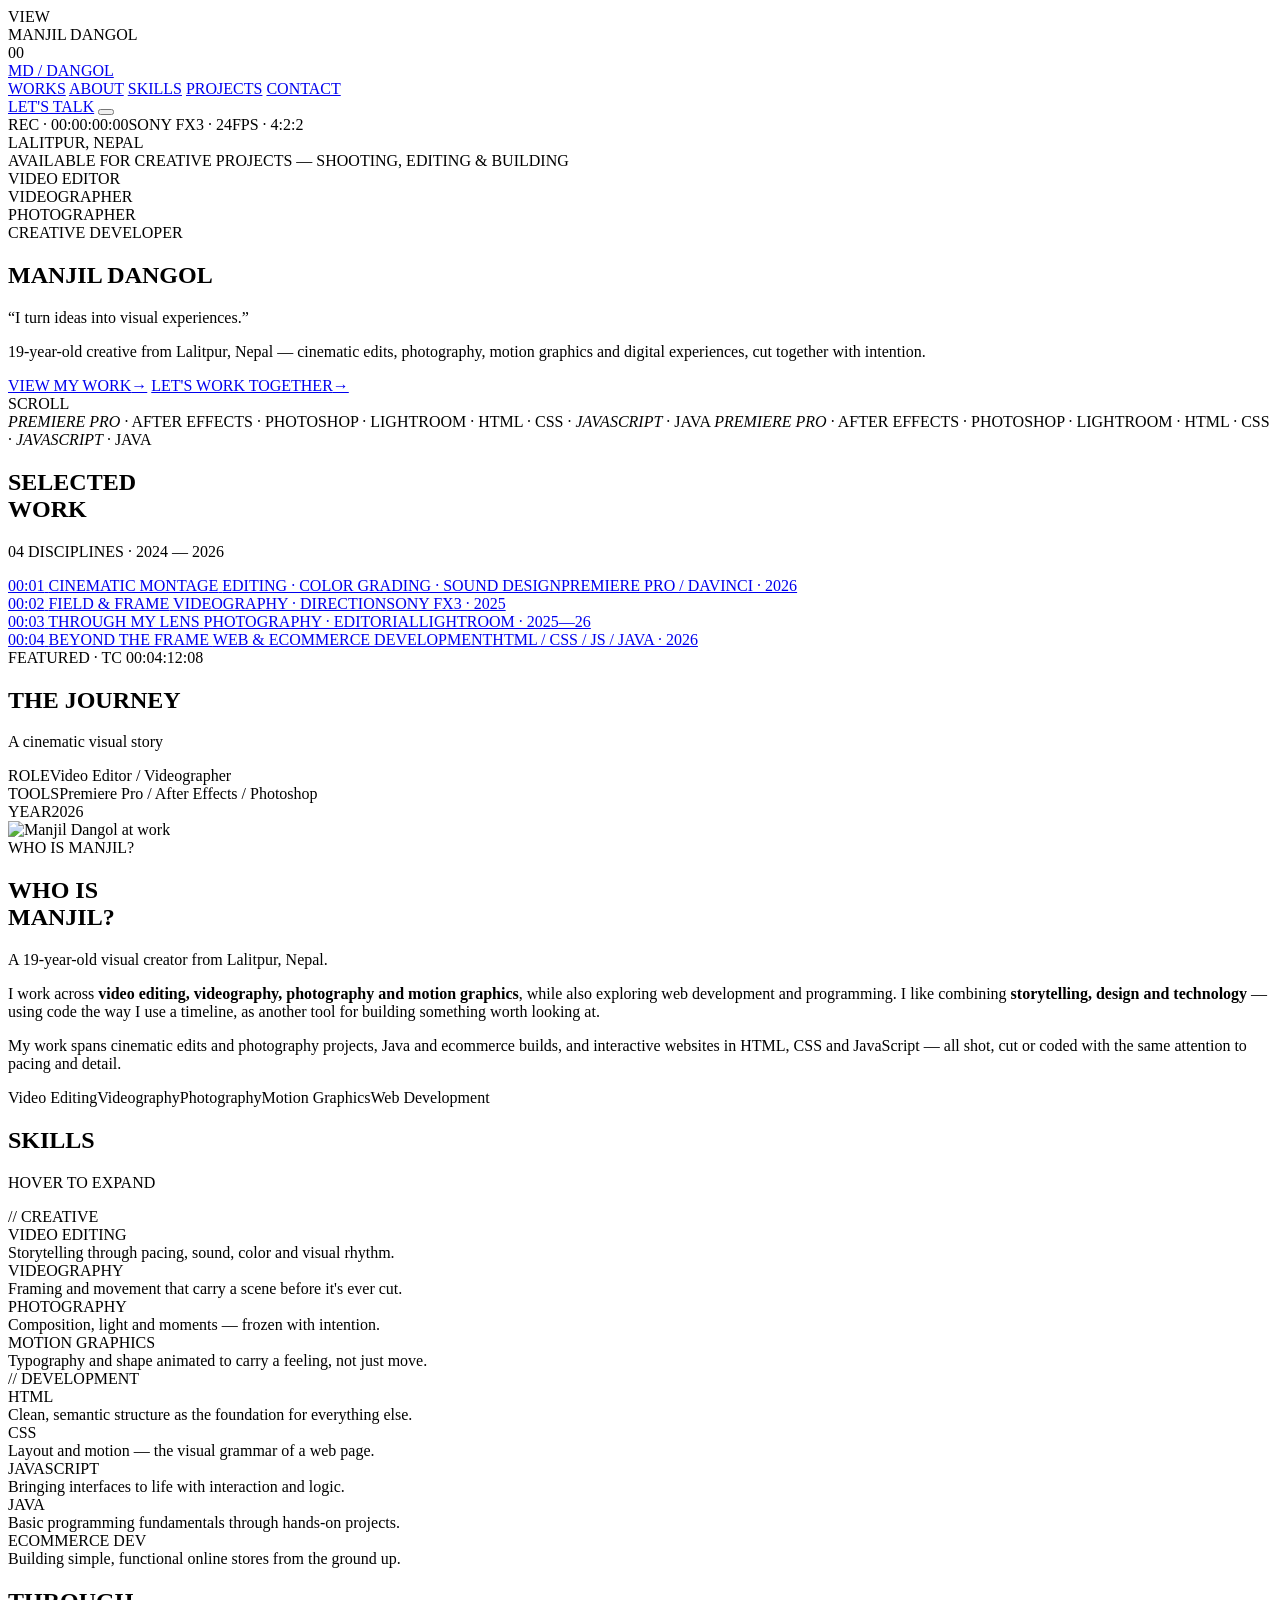
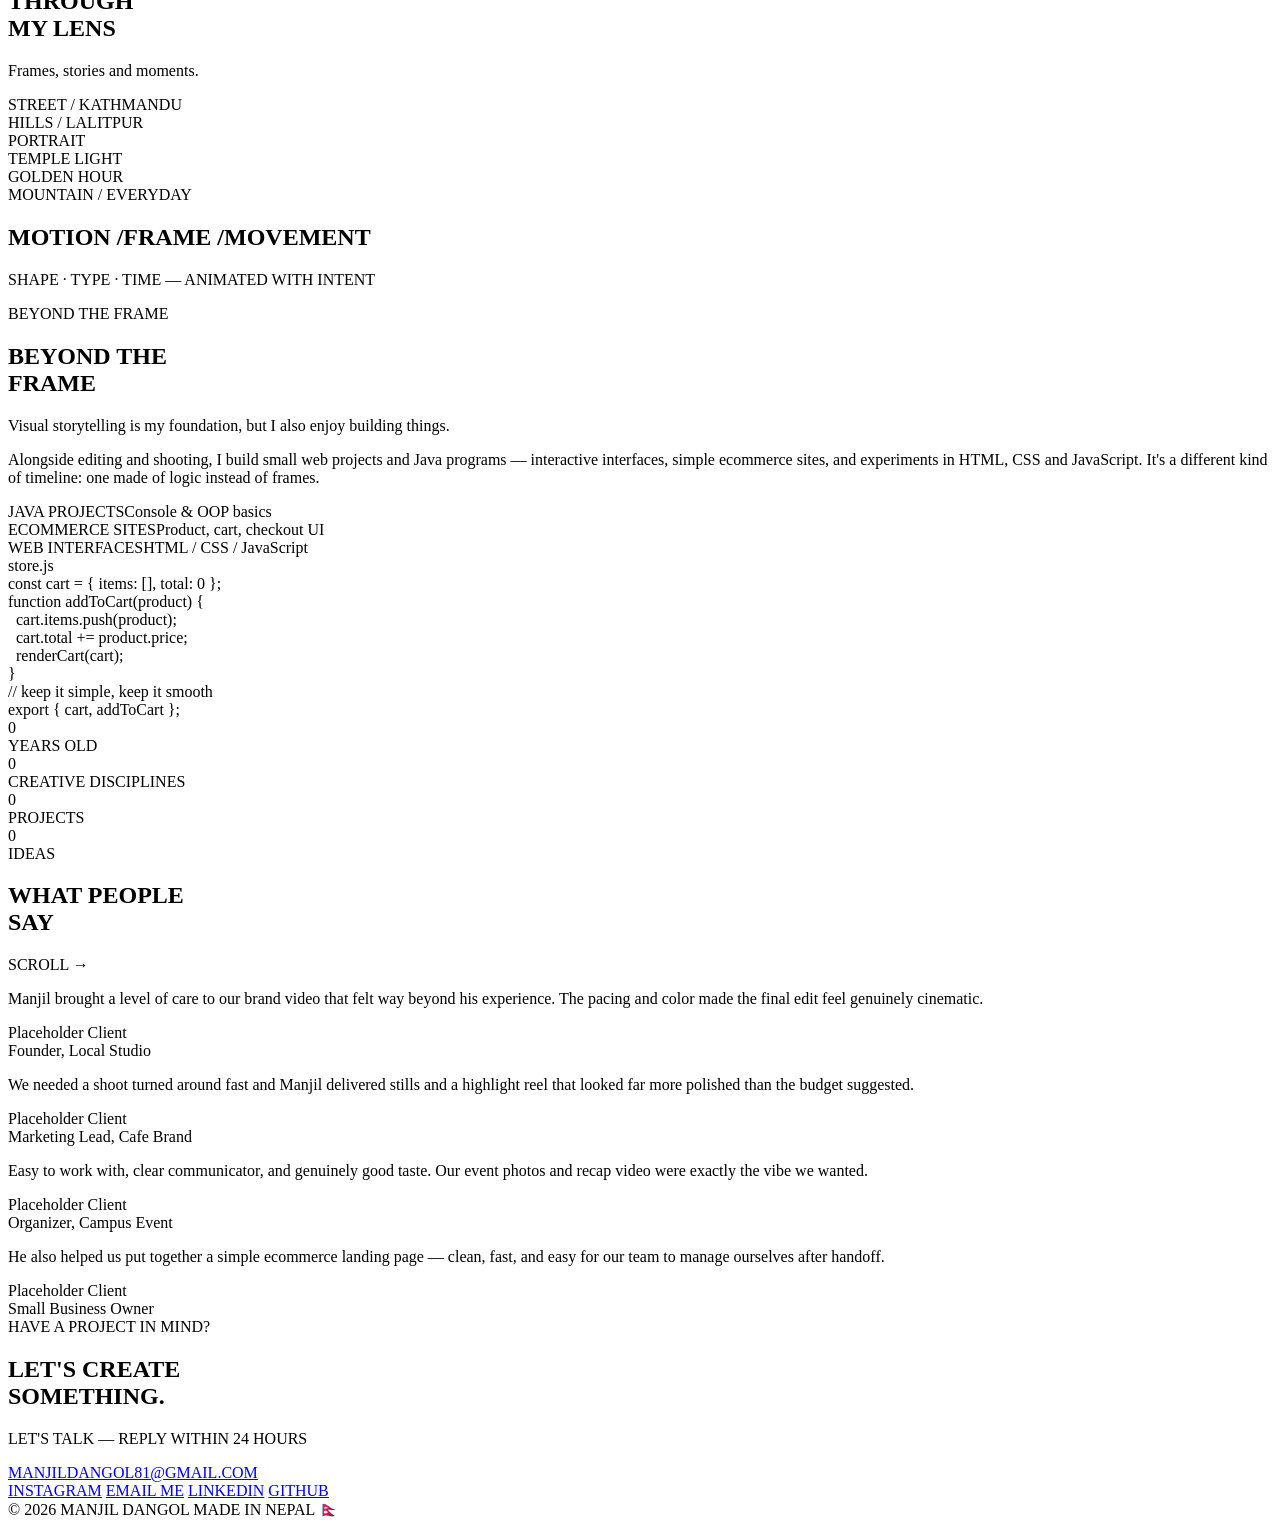
==== index.html @ 3e6db00f "index.html updated" ====
<!DOCTYPE html>
<html lang="en">
<head>
<meta charset="UTF-8">
<meta name="viewport" content="width=device-width, initial-scale=1.0">
<title>Manjil Dangol — Visuals. Stories. Digital Experiences.</title>
<meta name="description" content="Manjil Dangol — Video Editor, Videographer, Photographer & Creative Developer from Lalitpur, Nepal.">
<link rel="preconnect" href="https://fonts.googleapis.com">
<link href="https://fonts.googleapis.com/css2?family=Bebas+Neue&family=JetBrains+Mono:wght@400;500;600&family=Inter:wght@300;400;500;600;700&display=swap" rel="stylesheet">
<script src="https://cdnjs.cloudflare.com/ajax/libs/gsap/3.12.5/gsap.min.js"></script>
<script src="https://cdnjs.cloudflare.com/ajax/libs/gsap/3.12.5/ScrollTrigger.min.js"></script>
<link rel="stylesheet" href="style.css">
</head>
<body>

<div class="grain"></div>
<div class="vignette"></div>
<div class="progress" id="progress"></div>

<div class="cursor" id="cursor"></div>
<div class="cursor-ring" id="cursorRing"><span class="cursor-label" id="cursorLabel">VIEW</span></div>

<!-- LOADER -->
<div class="loader" id="loader">
  <div class="loader-name">MANJIL DANGOL</div>
  <div class="loader-bar-wrap"><div class="loader-bar" id="loaderBar"></div></div>
  <div class="loader-pct" id="loaderPct">00</div>
</div>

<!-- NAV -->
<nav class="nav" id="nav">
  <a href="#hero" class="nav-logo">MD / DANGOL</a>
  <div class="nav-links" id="navLinks">
    <a href="works.html" class="nav-link">WORKS</a>
    <a href="#about" class="nav-link">ABOUT</a>
    <a href="#skills" class="nav-link">SKILLS</a>
    <a href="#photo" class="nav-link">PROJECTS</a>
    <a href="#contact" class="nav-link">CONTACT</a>
  </div>
  <a href="#contact" class="nav-cta">LET'S TALK</a>
  <button class="nav-burger" id="burger" aria-label="Menu"><span></span><span></span><span></span></button>
</nav>

<!-- HERO -->
<section class="hero" id="hero">
  <div class="hero-bg"></div>
  <div class="hero-bg-grid"></div>
  <div class="hero-frame"><span>REC · 00:00:00:00</span><span>SONY FX3 · 24FPS · 4:2:2</span></div>

  <div class="hero-top">
    <div class="hero-loc">
      <div class="eyebrow"><span class="dot"></span>LALITPUR, NEPAL</div>
      <div class="tag">AVAILABLE FOR CREATIVE PROJECTS — SHOOTING, EDITING &amp; BUILDING</div>
    </div>
    <div class="hero-roles">
      VIDEO EDITOR<br>VIDEOGRAPHER<br>PHOTOGRAPHER<br>CREATIVE DEVELOPER
    </div>
  </div>

  <div class="hero-main">
    <h1 class="hero-name overflow-mask"><span class="reveal-name">MANJIL <span class="accent-word">DANGOL</span></span></h1>
    <p class="hero-statement reveal">“I turn ideas into visual experiences.”</p>
    <p class="hero-sub reveal">19-year-old creative from Lalitpur, Nepal — cinematic edits, photography, motion graphics and digital experiences, cut together with intention.</p>
    <div class="hero-ctas reveal">
      <a href="#work" class="btn btn-solid"><span>VIEW MY WORK</span><span>→</span></a>
      <a href="#contact" class="btn btn-outline"><span>LET'S WORK TOGETHER</span><span>→</span></a>
    </div>
  </div>

  <div class="scroll-cue"><span class="line"></span><span class="tc">SCROLL</span></div>
</section>

<!-- MARQUEE -->
<div class="marquee-strip">
  <div class="marquee-track" id="marquee1">
    <span><em>PREMIERE PRO</em> · AFTER EFFECTS · PHOTOSHOP · LIGHTROOM · HTML · CSS · <em>JAVASCRIPT</em> · JAVA</span>
    <span><em>PREMIERE PRO</em> · AFTER EFFECTS · PHOTOSHOP · LIGHTROOM · HTML · CSS · <em>JAVASCRIPT</em> · JAVA</span>
  </div>
</div>

<!-- WORK -->
<section class="work" id="work">
  <div class="wrap">
    <div class="section-head">
      <h2 class="section-title reveal">SELECTED<br>WORK</h2>
      <p class="tc reveal">04 DISCIPLINES · 2024 — 2026</p>
    </div>
  </div>
  <div class="work-grid">
    <a class="work-card reveal" data-view="VIEW" href="#featured">
      <div class="wc-bg" style="background-image:url('https://images.unsplash.com/photo-1536240478700-b869070f9279?w=1200&q=60')"></div>
      <span class="wc-tc">00:01</span>
      <span class="wc-title">CINEMATIC MONTAGE</span>
      <span class="wc-meta"><span class="wc-role">EDITING · COLOR GRADING · SOUND DESIGN</span><span class="wc-tools">PREMIERE PRO / DAVINCI · 2026</span></span>
    </a>
    <a class="work-card reveal" data-view="VIEW" href="#featured">
      <div class="wc-bg" style="background-image:url('https://images.unsplash.com/photo-1492691527719-9d1e07e534b4?w=1200&q=60')"></div>
      <span class="wc-tc">00:02</span>
      <span class="wc-title">FIELD &amp; FRAME</span>
      <span class="wc-meta"><span class="wc-role">VIDEOGRAPHY · DIRECTION</span><span class="wc-tools">SONY FX3 · 2025</span></span>
    </a>
    <a class="work-card reveal" data-view="VIEW" href="#photo">
      <div class="wc-bg" style="background-image:url('https://images.unsplash.com/photo-1500530855697-b586d89ba3ee?w=1200&q=60')"></div>
      <span class="wc-tc">00:03</span>
      <span class="wc-title">THROUGH MY LENS</span>
      <span class="wc-meta"><span class="wc-role">PHOTOGRAPHY · EDITORIAL</span><span class="wc-tools">LIGHTROOM · 2025—26</span></span>
    </a>
    <a class="work-card reveal" data-view="VIEW" href="#dev">
      <div class="wc-bg" style="background-image:url('https://images.unsplash.com/photo-1461749280684-dccba630e2f6?w=1200&q=60')"></div>
      <span class="wc-tc">00:04</span>
      <span class="wc-title">BEYOND THE FRAME</span>
      <span class="wc-meta"><span class="wc-role">WEB &amp; ECOMMERCE DEVELOPMENT</span><span class="wc-tools">HTML / CSS / JS / JAVA · 2026</span></span>
    </a>
  </div>
</section>

<!-- FEATURED PROJECT -->
<section class="featured" id="featured">
  <div class="featured-bg" id="featuredBg"></div>
  <div class="featured-content">
    <div class="eyebrow reveal"><span class="dot"></span>FEATURED · TC 00:04:12:08</div>
    <h2 class="featured-title reveal">THE JOURNEY</h2>
    <p class="featured-sub reveal">A cinematic visual story</p>
    <div class="featured-meta reveal">
      <div><span class="fm-label">ROLE</span><span class="fm-value">Video Editor / Videographer</span></div>
      <div><span class="fm-label">TOOLS</span><span class="fm-value">Premiere Pro / After Effects / Photoshop</span></div>
      <div><span class="fm-label">YEAR</span><span class="fm-value">2026</span></div>
    </div>
  </div>
</section>

<!-- ABOUT -->
<section class="about" id="about">
  <div class="wrap about-grid">
    <div class="about-visual reveal">
      <img src="https://images.unsplash.com/photo-1516035069371-29a1b244cc32?w=900&q=60" alt="Manjil Dangol at work">
    </div>
    <div class="about-text">
      <div class="eyebrow reveal" style="margin-bottom:18px;"><span class="dot"></span>WHO IS MANJIL?</div>
      <h2 class="section-title reveal">WHO IS<br>MANJIL?</h2>
      <p class="about-lede reveal">A 19-year-old visual creator from Lalitpur, Nepal.</p>
      <p class="about-body reveal">I work across <strong>video editing, videography, photography and motion graphics</strong>, while also exploring web development and programming. I like combining <strong>storytelling, design and technology</strong> — using code the way I use a timeline, as another tool for building something worth looking at.</p>
      <p class="about-body reveal">My work spans cinematic edits and photography projects, Java and ecommerce builds, and interactive websites in HTML, CSS and JavaScript — all shot, cut or coded with the same attention to pacing and detail.</p>
      <div class="about-tags reveal">
        <span>Video Editing</span><span>Videography</span><span>Photography</span><span>Motion Graphics</span><span>Web Development</span>
      </div>
    </div>
  </div>
</section>

<!-- SKILLS -->
<section class="skills" id="skills">
  <div class="wrap">
    <div class="section-head">
      <h2 class="section-title reveal">SKILLS</h2>
      <p class="tc reveal">HOVER TO EXPAND</p>
    </div>
    <div class="skills-cols">
      <div class="skills-col">
        <div class="skills-col-label">// CREATIVE</div>
        <div class="skill-row" style="--pct:.95">
          <div class="skill-row-top"><span class="skill-name">VIDEO EDITING</span><div class="skill-bar"><i></i></div></div>
          <div class="skill-desc">Storytelling through pacing, sound, color and visual rhythm.</div>
        </div>
        <div class="skill-row" style="--pct:.9">
          <div class="skill-row-top"><span class="skill-name">VIDEOGRAPHY</span><div class="skill-bar"><i></i></div></div>
          <div class="skill-desc">Framing and movement that carry a scene before it's ever cut.</div>
        </div>
        <div class="skill-row" style="--pct:.88">
          <div class="skill-row-top"><span class="skill-name">PHOTOGRAPHY</span><div class="skill-bar"><i></i></div></div>
          <div class="skill-desc">Composition, light and moments — frozen with intention.</div>
        </div>
        <div class="skill-row" style="--pct:.8">
          <div class="skill-row-top"><span class="skill-name">MOTION GRAPHICS</span><div class="skill-bar"><i></i></div></div>
          <div class="skill-desc">Typography and shape animated to carry a feeling, not just move.</div>
        </div>
      </div>
      <div class="skills-col">
        <div class="skills-col-label">// DEVELOPMENT</div>
        <div class="skill-row" style="--pct:.75">
          <div class="skill-row-top"><span class="skill-name">HTML</span><div class="skill-bar"><i></i></div></div>
          <div class="skill-desc">Clean, semantic structure as the foundation for everything else.</div>
        </div>
        <div class="skill-row" style="--pct:.75">
          <div class="skill-row-top"><span class="skill-name">CSS</span><div class="skill-bar"><i></i></div></div>
          <div class="skill-desc">Layout and motion — the visual grammar of a web page.</div>
        </div>
        <div class="skill-row" style="--pct:.7">
          <div class="skill-row-top"><span class="skill-name">JAVASCRIPT</span><div class="skill-bar"><i></i></div></div>
          <div class="skill-desc">Bringing interfaces to life with interaction and logic.</div>
        </div>
        <div class="skill-row" style="--pct:.6">
          <div class="skill-row-top"><span class="skill-name">JAVA</span><div class="skill-bar"><i></i></div></div>
          <div class="skill-desc">Basic programming fundamentals through hands-on projects.</div>
        </div>
        <div class="skill-row" style="--pct:.65">
          <div class="skill-row-top"><span class="skill-name">ECOMMERCE DEV</span><div class="skill-bar"><i></i></div></div>
          <div class="skill-desc">Building simple, functional online stores from the ground up.</div>
        </div>
      </div>
    </div>
  </div>
</section>

<!-- PHOTOGRAPHY -->
<section class="photo" id="photo">
  <div class="wrap">
    <div class="section-head">
      <h2 class="section-title reveal">THROUGH<br>MY LENS</h2>
      <p class="tc reveal">Frames, stories and moments.</p>
    </div>
    <div class="photo-grid">
      <div class="photo-item pi-1 reveal"><img src="https://images.unsplash.com/photo-1500530855697-b586d89ba3ee?w=900&q=60" alt=""><span class="p-cap">STREET / KATHMANDU</span></div>
      <div class="photo-item pi-2 reveal"><img src="https://images.unsplash.com/photo-1506905925346-21bda4d32df4?w=900&q=60" alt=""><span class="p-cap">HILLS / LALITPUR</span></div>
      <div class="photo-item pi-3 reveal"><img src="https://images.unsplash.com/photo-1494526585095-c41746248156?w=900&q=60" alt=""><span class="p-cap">PORTRAIT</span></div>
      <div class="photo-item pi-4 reveal"><img src="https://images.unsplash.com/photo-1517841905240-472988babdf9?w=900&q=60" alt=""><span class="p-cap">TEMPLE LIGHT</span></div>
      <div class="photo-item pi-5 reveal"><img src="https://images.unsplash.com/photo-1493246507139-91e8fad9978e?w=900&q=60" alt=""><span class="p-cap">GOLDEN HOUR</span></div>
      <div class="photo-item pi-6 reveal"><img src="https://images.unsplash.com/photo-1441974231531-c6227db76b6e?w=1400&q=60" alt=""><span class="p-cap">MOUNTAIN / EVERYDAY</span></div>
    </div>
  </div>
</section>

<!-- MOTION GRAPHICS -->
<section class="motion" id="motiongraphics">
  <div class="motion-shapes"><div class="mshape ms1"></div><div class="mshape ms2"></div><div class="mshape ms3"></div></div>
  <div class="wrap">
    <h2 class="motion-title reveal"><span>MOTION /</span><span class="m2">FRAME /</span><span>MOVEMENT</span></h2>
    <p class="motion-desc reveal">SHAPE · TYPE · TIME — ANIMATED WITH INTENT</p>
  </div>
</section>

<!-- BEYOND THE FRAME (DEV) -->
<section class="dev" id="dev">
  <div class="wrap dev-grid">
    <div>
      <div class="eyebrow reveal"><span class="dot"></span>BEYOND THE FRAME</div>
      <h2 class="section-title reveal">BEYOND THE<br>FRAME</h2>
      <p class="dev-lede reveal">Visual storytelling is my foundation, but I also enjoy building things.</p>
      <p class="dev-body reveal">Alongside editing and shooting, I build small web projects and Java programs — interactive interfaces, simple ecommerce sites, and experiments in HTML, CSS and JavaScript. It's a different kind of timeline: one made of logic instead of frames.</p>
      <div class="dev-list reveal">
        <div class="dl-item"><span>JAVA PROJECTS</span><span>Console &amp; OOP basics</span></div>
        <div class="dl-item"><span>ECOMMERCE SITES</span><span>Product, cart, checkout UI</span></div>
        <div class="dl-item"><span>WEB INTERFACES</span><span>HTML / CSS / JavaScript</span></div>
      </div>
    </div>
    <div class="code-card reveal">
      <div class="code-head"><i style="background:#e8935a"></i><i style="background:#e8d95a"></i><i style="background:#5ae87a"></i><span>store.js</span></div>
      <div class="code-body">
<div class="cline"><span class="c1">const</span> cart = { items: [], total: <span class="c2">0</span> };</div>
<div class="cline"></div>
<div class="cline"><span class="c1">function</span> <span class="c3">addToCart</span>(product) {</div>
<div class="cline">&nbsp;&nbsp;cart.items.push(product);</div>
<div class="cline">&nbsp;&nbsp;cart.total += product.price;</div>
<div class="cline">&nbsp;&nbsp;<span class="c3">renderCart</span>(cart);</div>
<div class="cline">}</div>
<div class="cline"></div>
<div class="cline"><span class="c4">// keep it simple, keep it smooth</span></div>
<div class="cline"><span class="c1">export</span> { cart, addToCart };</div>
      </div>
    </div>
  </div>
</section>

<!-- STATS -->
<section class="stats" id="stats">
  <div class="stats-grid">
    <div class="stat reveal"><div class="stat-num" data-count="19">0</div><div class="stat-label">YEARS OLD</div></div>
    <div class="stat reveal"><div class="stat-num" data-count="4">0</div><div class="stat-label">CREATIVE DISCIPLINES</div></div>
    <div class="stat reveal"><div class="stat-num" data-count="10" data-suffix="+">0</div><div class="stat-label">PROJECTS</div></div>
    <div class="stat reveal"><div class="stat-num" data-infinity="1">0</div><div class="stat-label">IDEAS</div></div>
  </div>
</section>

<!-- TESTIMONIALS -->
<section class="testi" id="testimonials">
  <div class="wrap">
    <div class="section-head">
      <h2 class="section-title reveal">WHAT PEOPLE<br>SAY</h2>
      <p class="tc reveal">SCROLL →</p>
    </div>
  </div>
  <div class="wrap testi-track-wrap">
    <div class="testi-track">
      <div class="testi-card reveal">
        <p class="testi-quote">Manjil brought a level of care to our brand video that felt way beyond his experience. The pacing and color made the final edit feel genuinely cinematic.</p>
        <div class="testi-who"><div><div class="testi-name">Placeholder Client</div><div class="testi-role">Founder, Local Studio</div></div></div>
      </div>
      <div class="testi-card reveal">
        <p class="testi-quote">We needed a shoot turned around fast and Manjil delivered stills and a highlight reel that looked far more polished than the budget suggested.</p>
        <div class="testi-who"><div><div class="testi-name">Placeholder Client</div><div class="testi-role">Marketing Lead, Cafe Brand</div></div></div>
      </div>
      <div class="testi-card reveal">
        <p class="testi-quote">Easy to work with, clear communicator, and genuinely good taste. Our event photos and recap video were exactly the vibe we wanted.</p>
        <div class="testi-who"><div><div class="testi-name">Placeholder Client</div><div class="testi-role">Organizer, Campus Event</div></div></div>
      </div>
      <div class="testi-card reveal">
        <p class="testi-quote">He also helped us put together a simple ecommerce landing page — clean, fast, and easy for our team to manage ourselves after handoff.</p>
        <div class="testi-who"><div><div class="testi-name">Placeholder Client</div><div class="testi-role">Small Business Owner</div></div></div>
      </div>
    </div>
  </div>
</section>

<!-- CONTACT -->
<section class="contact" id="contact">
  <div class="wrap">
    <div class="eyebrow reveal" style="justify-content:center;"><span class="dot"></span>HAVE A PROJECT IN MIND?</div>
    <h2 class="contact-title reveal">LET'S CREATE<br><span class="accent-word">SOMETHING.</span></h2>
    <p class="contact-sub reveal">LET'S TALK — REPLY WITHIN 24 HOURS</p>
    <a href="mailto:manjildangol81@gmail.com" class="contact-email reveal">MANJILDANGOL81@GMAIL.COM</a>
    <div class="contact-links reveal">
      <a href="https://www.instagram.com/_manjildangol/" target="_blank" rel="noopener">INSTAGRAM</a>
      <a href="mailto:manjildangol81@gmail.com">EMAIL ME</a>
      <a href="https://linkedin.com" target="_blank" rel="noopener">LINKEDIN</a>
      <a href="https://github.com" target="_blank" rel="noopener">GITHUB</a>
    </div>
    <div class="footer">
      <span class="tc">© 2026 MANJIL DANGOL</span>
      <span class="tc">MADE IN NEPAL 🇳🇵</span>
    </div>
  </div>
</section>

<script src="op.js"></script>
</body>
</html>
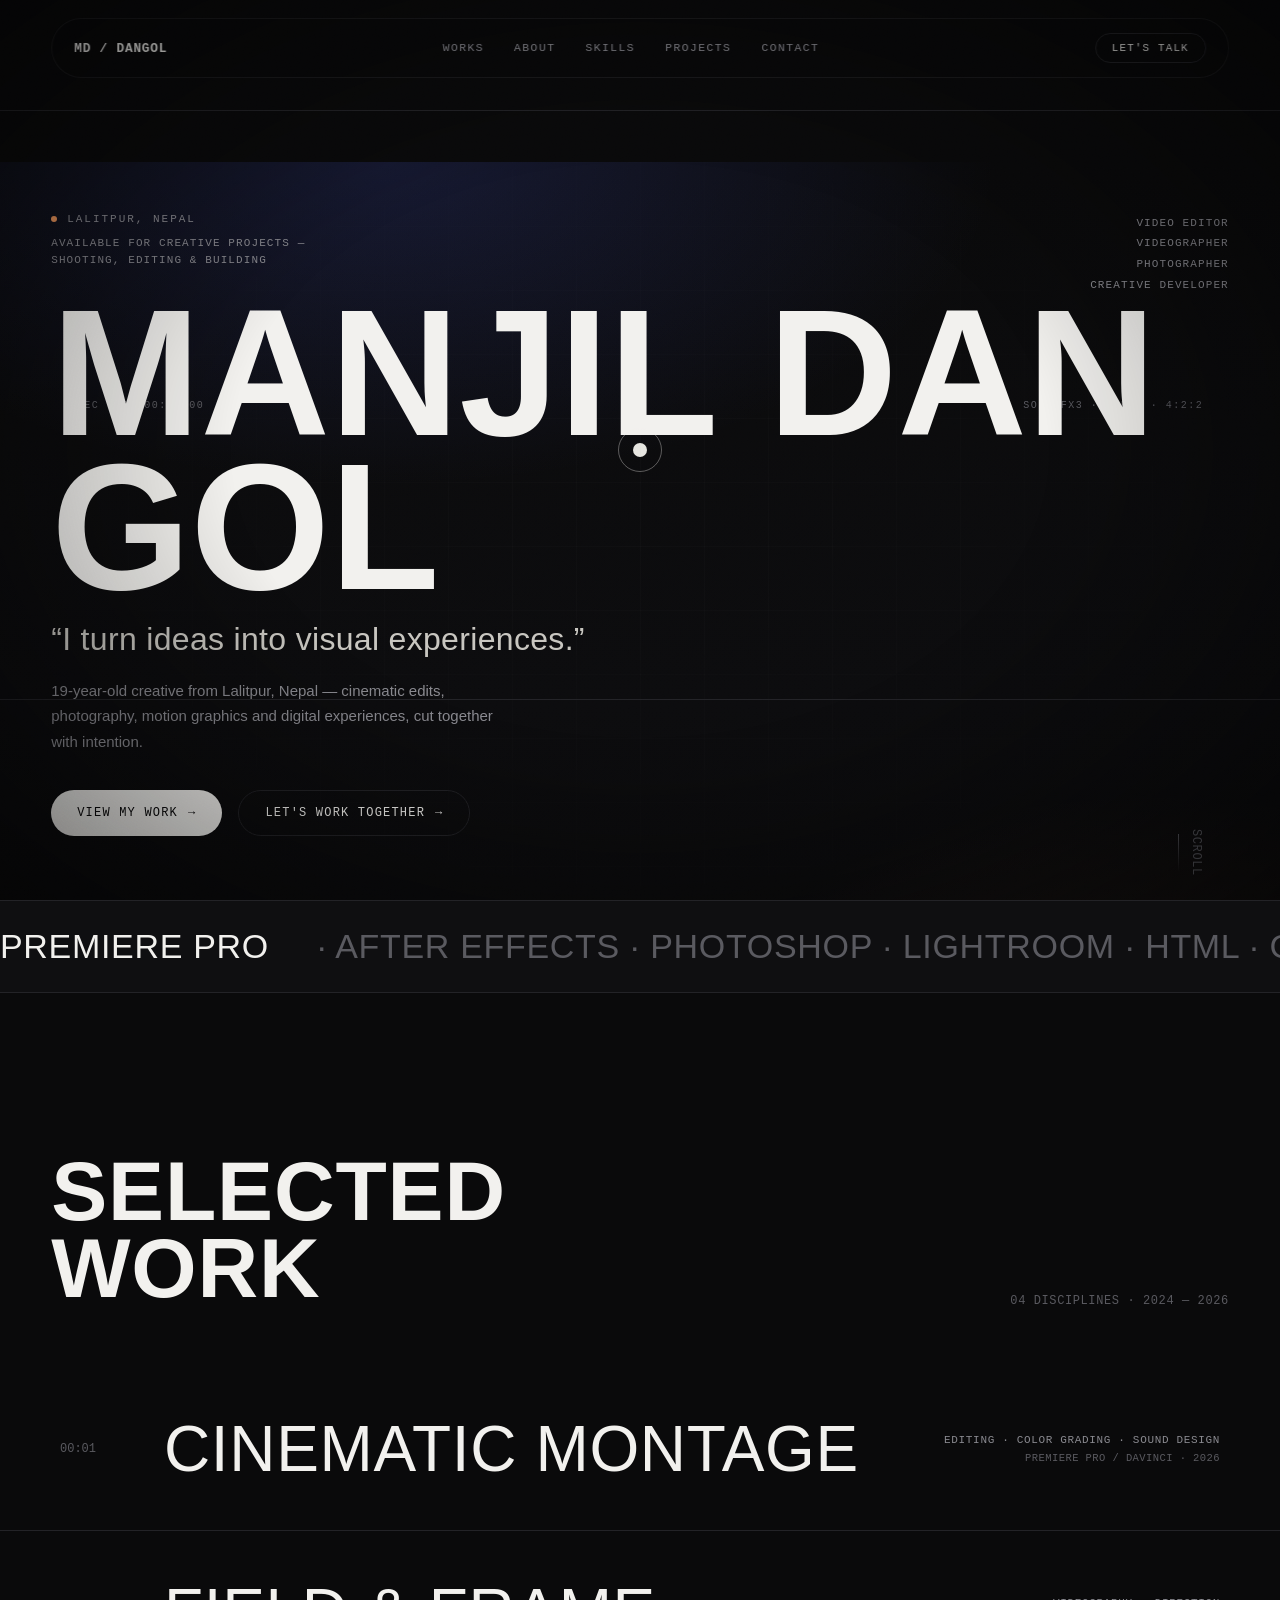
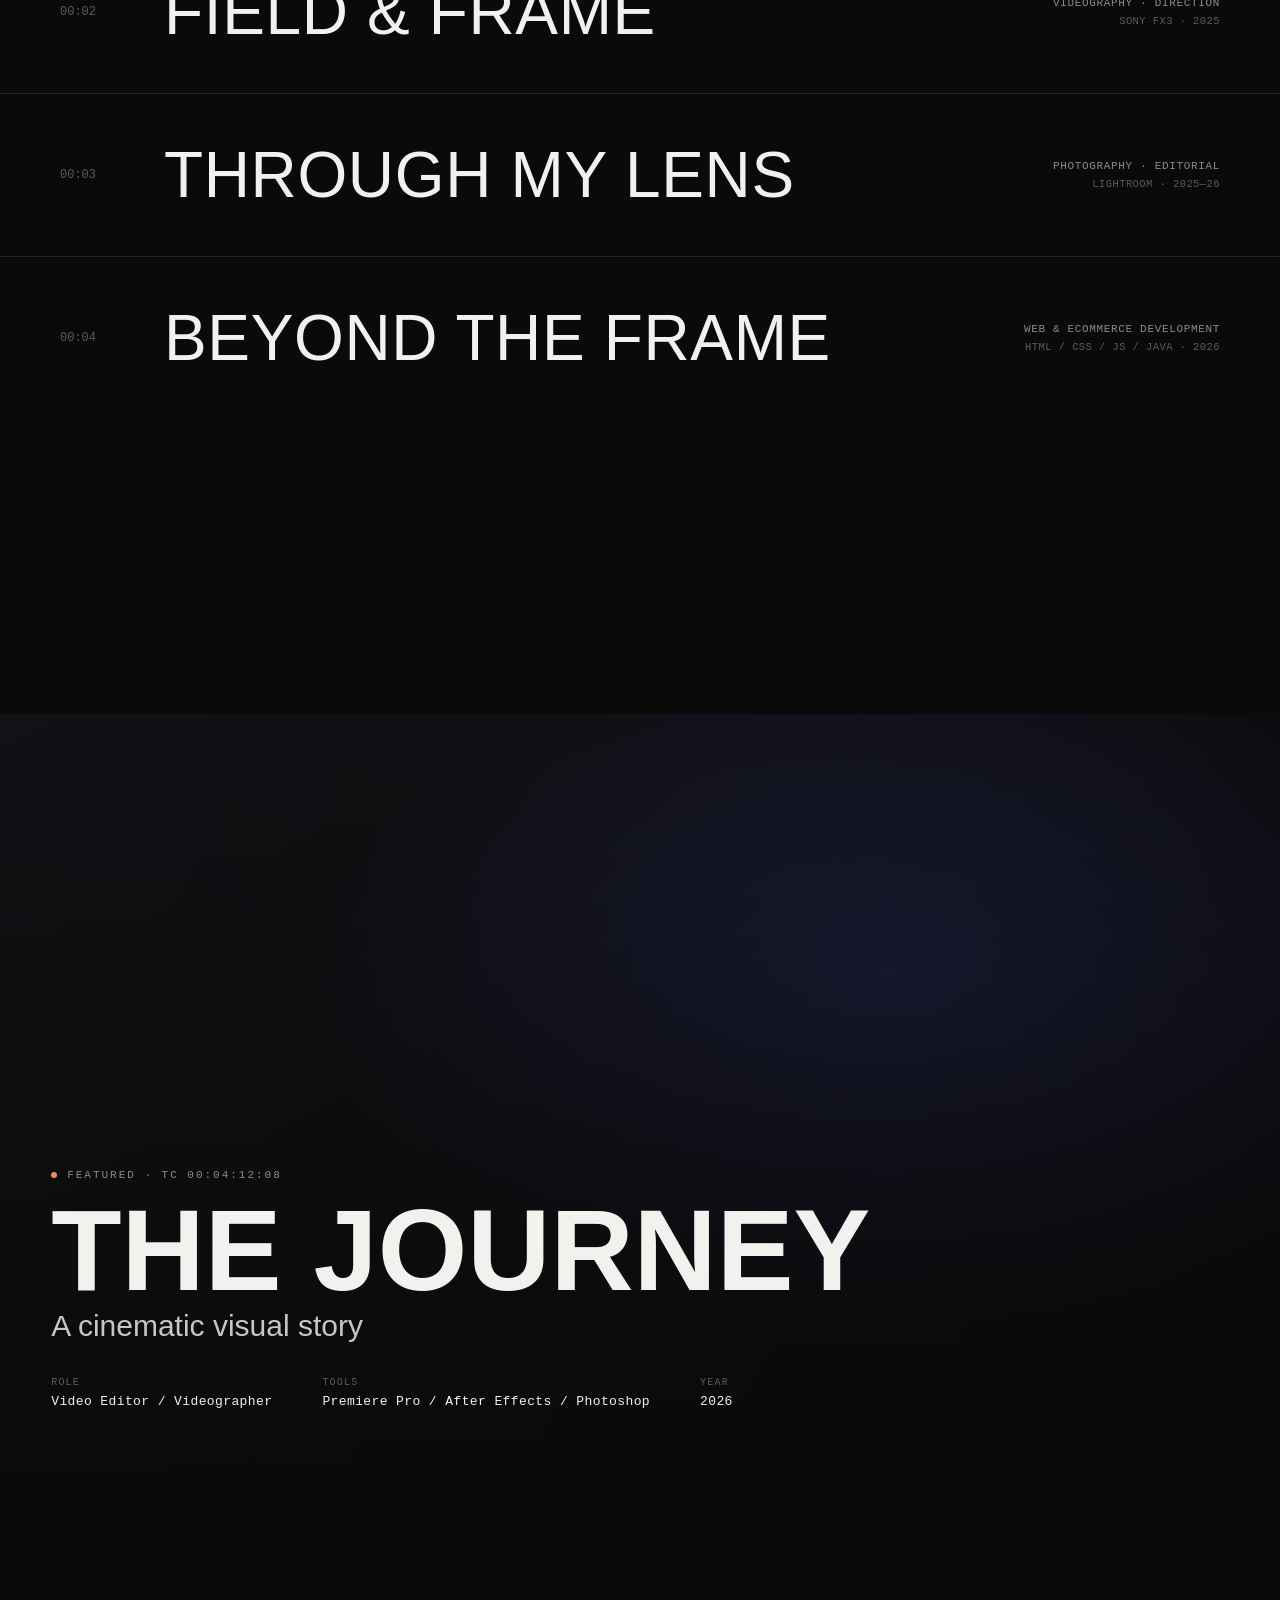
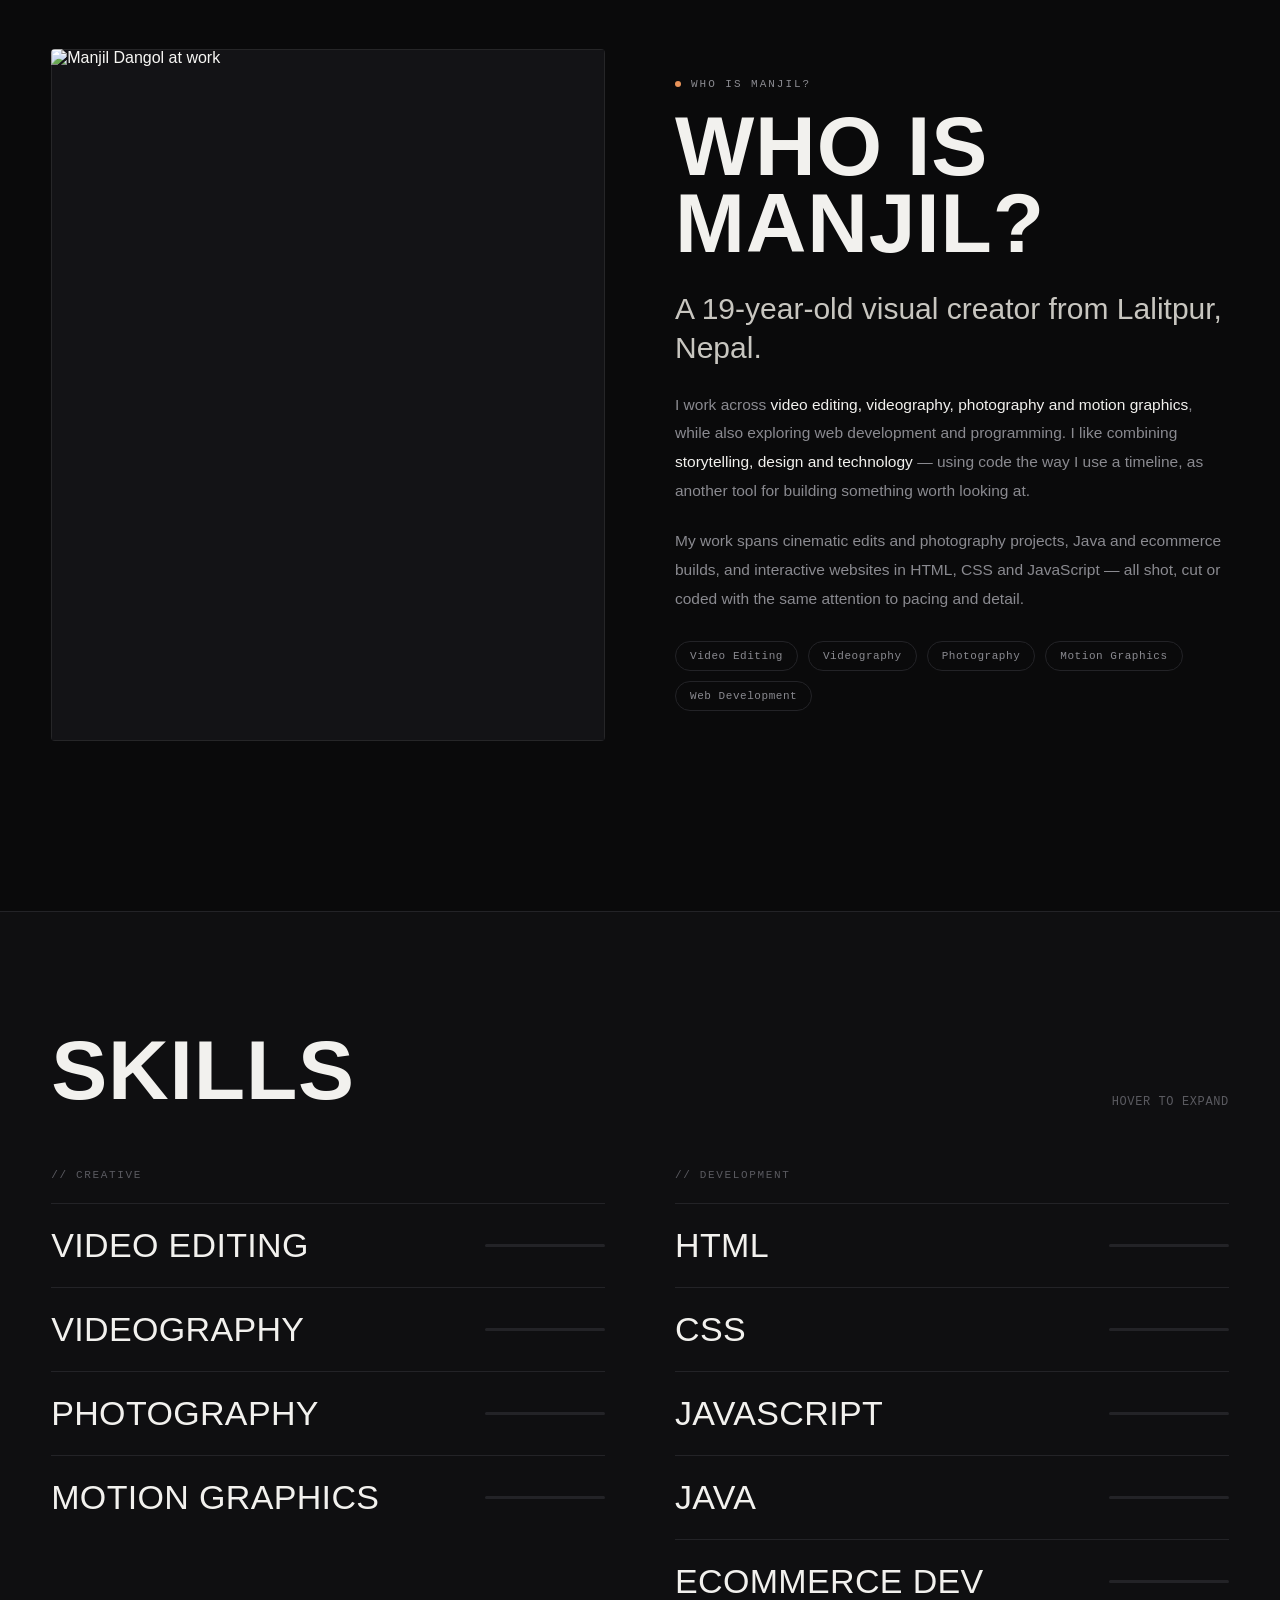
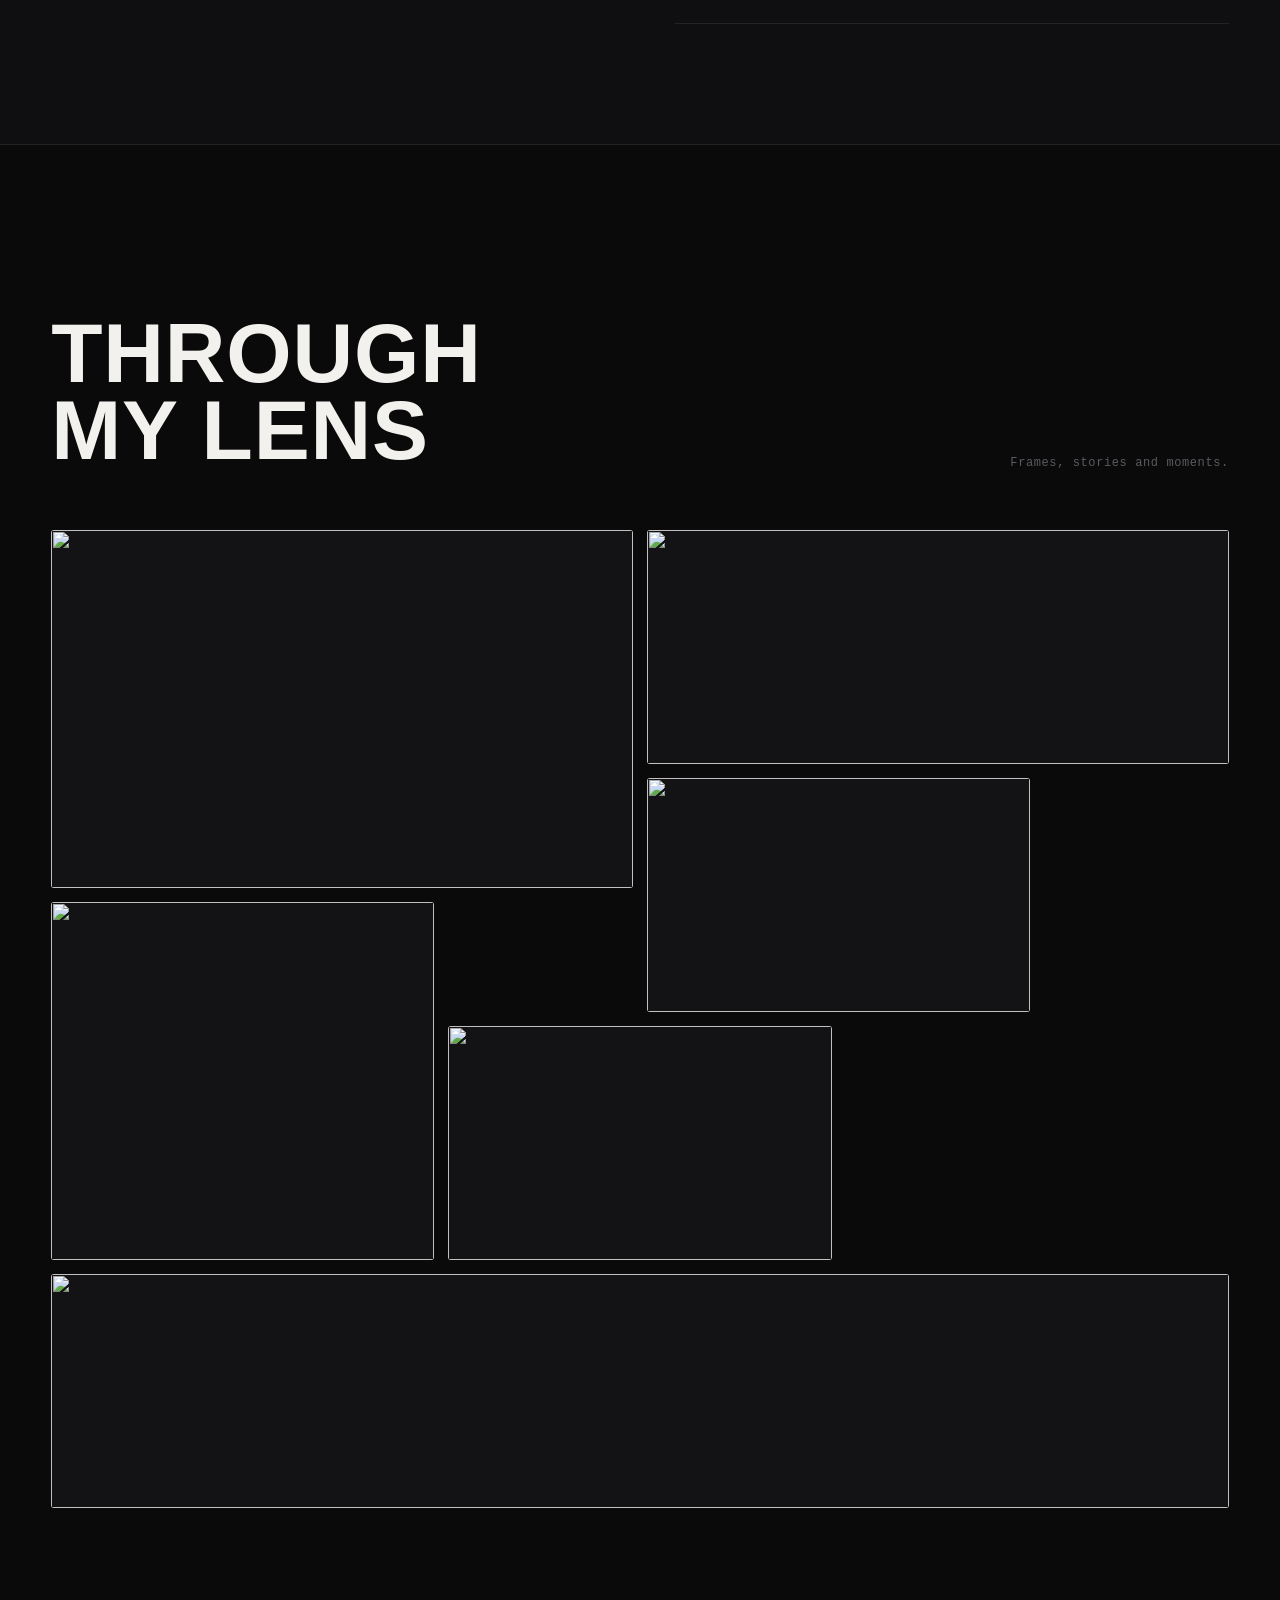
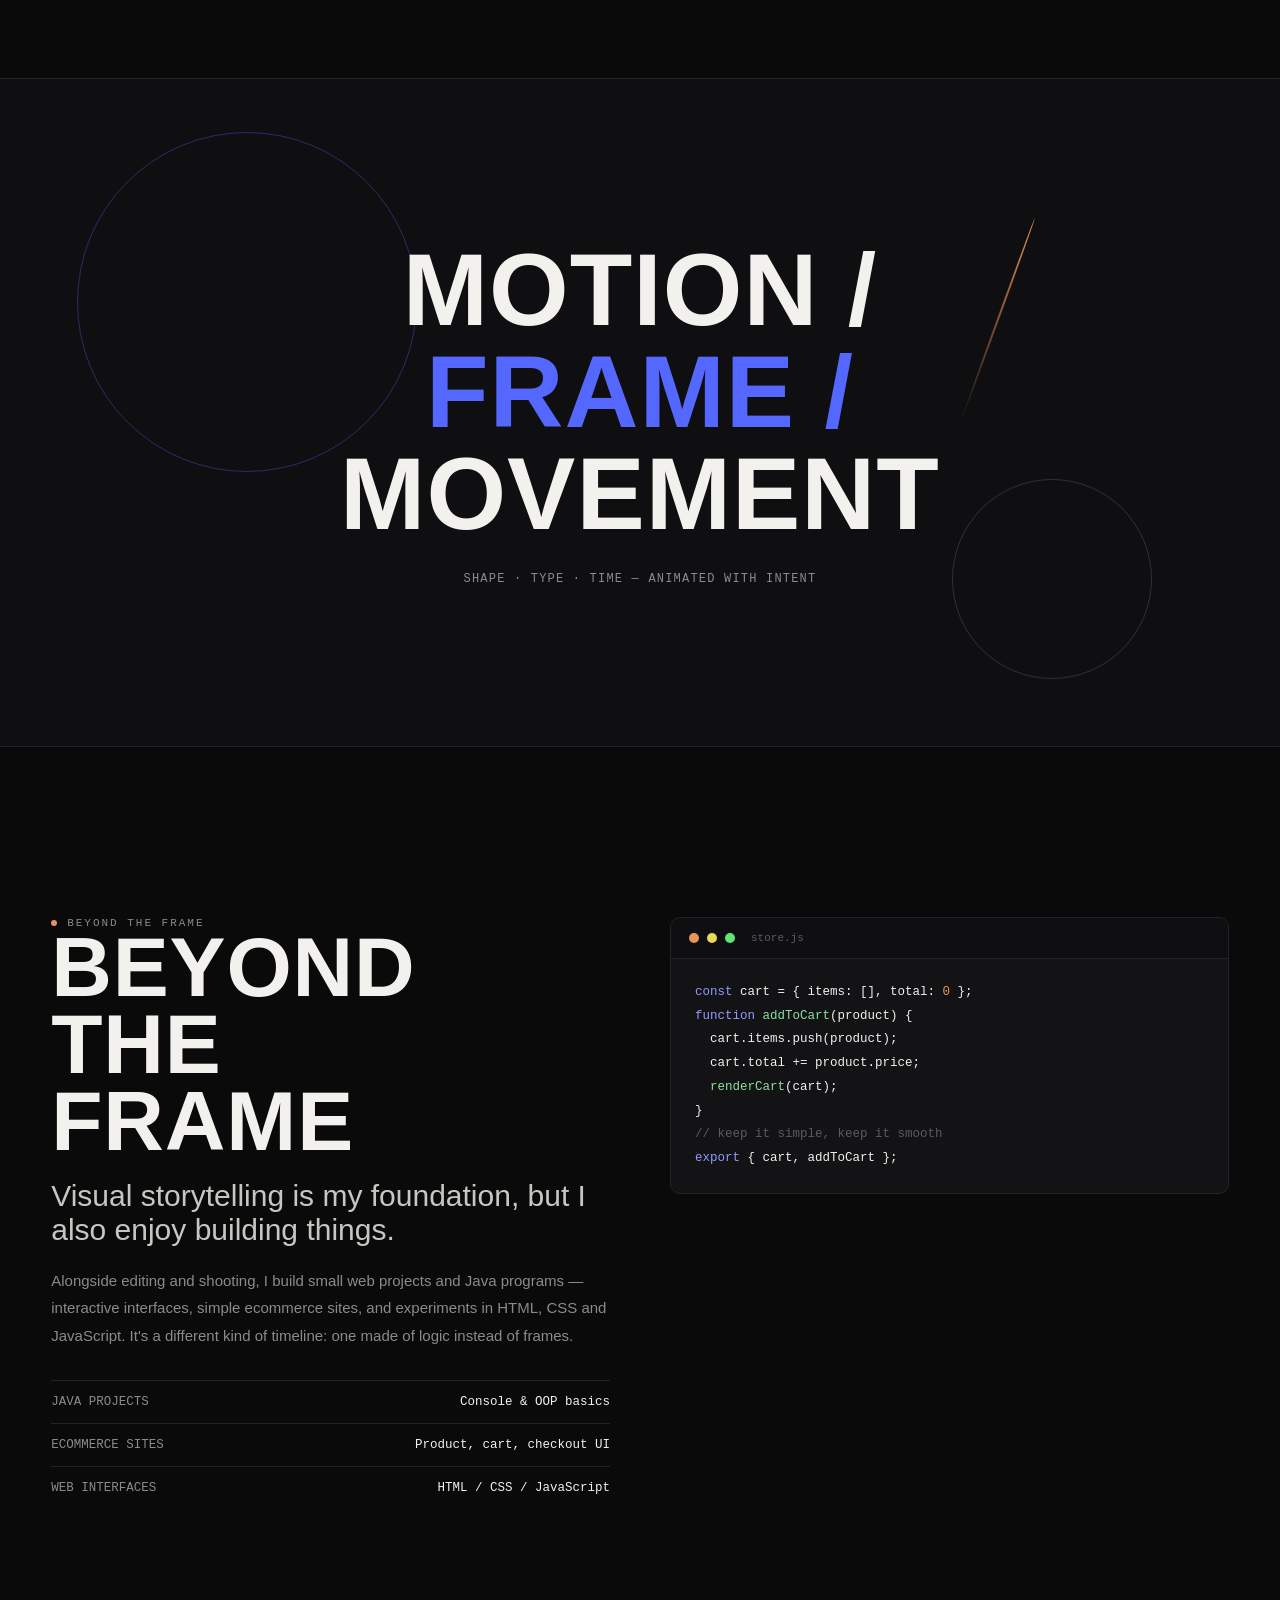
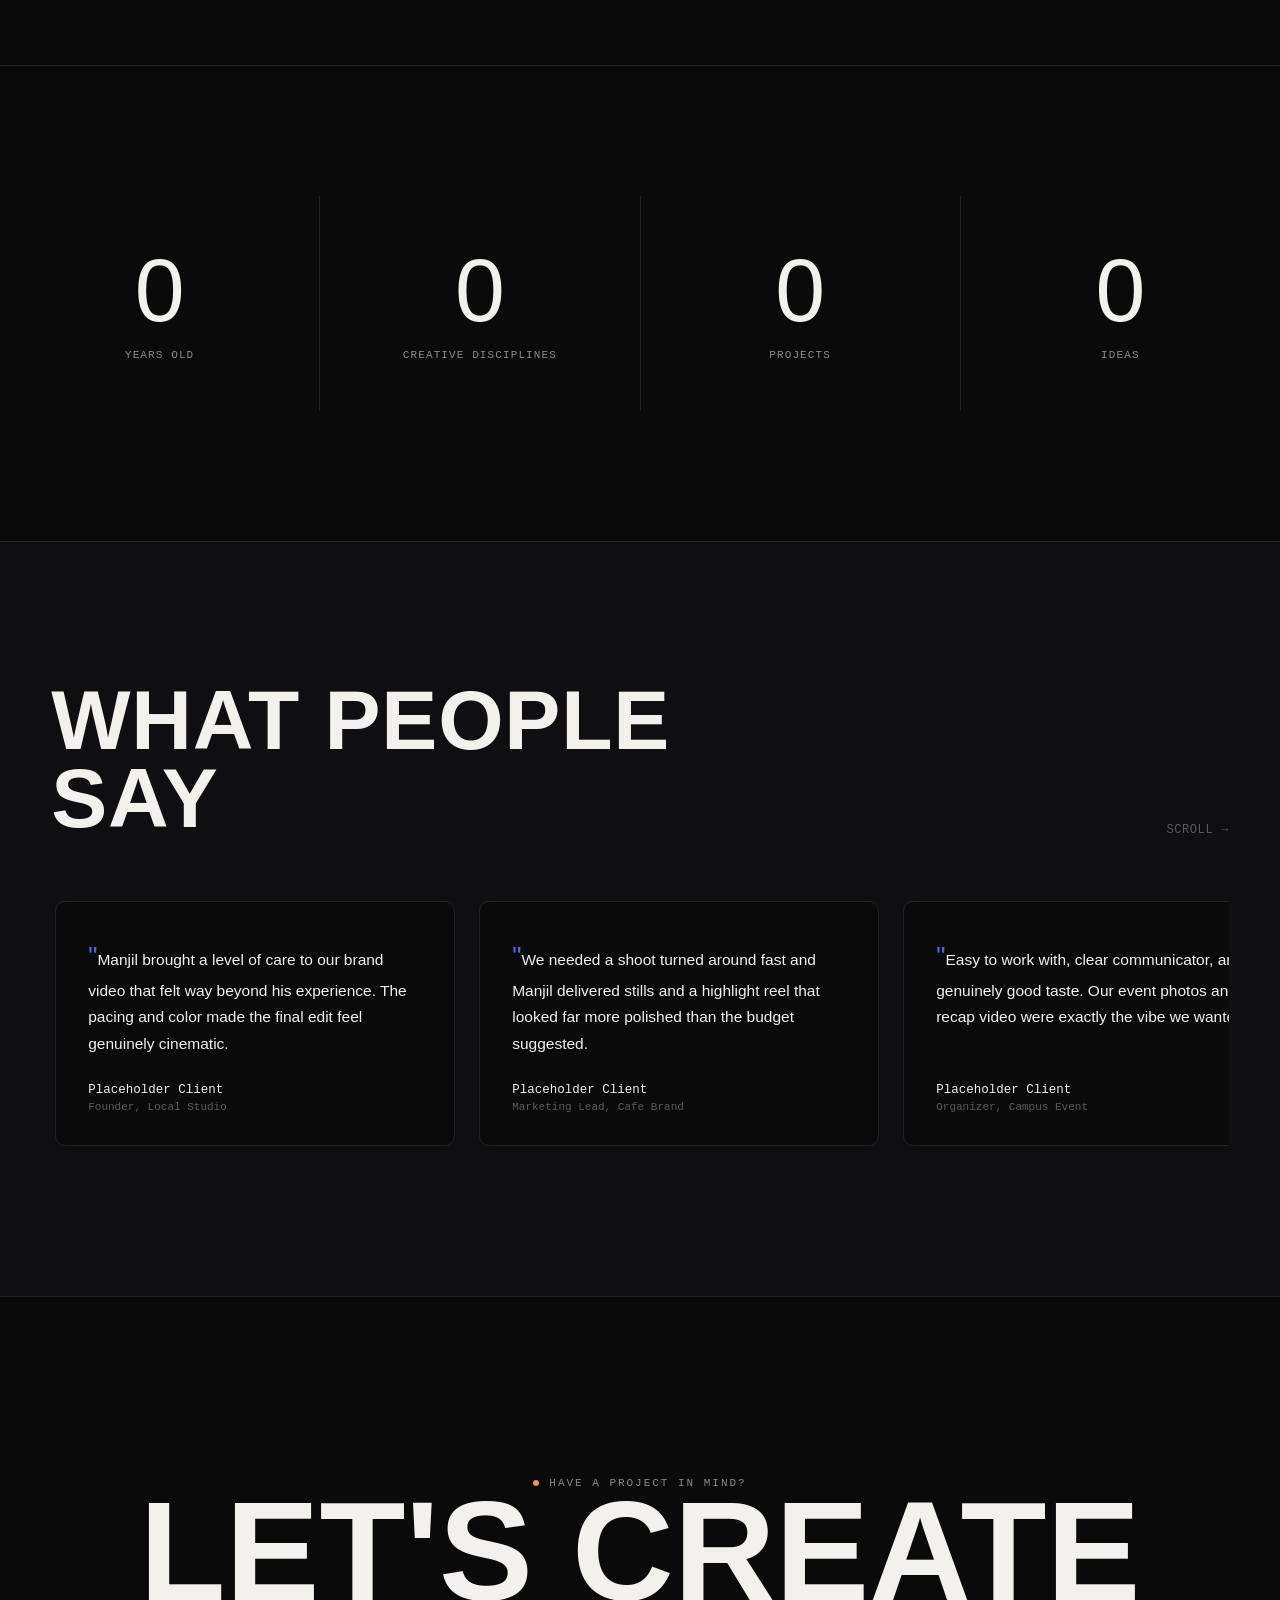
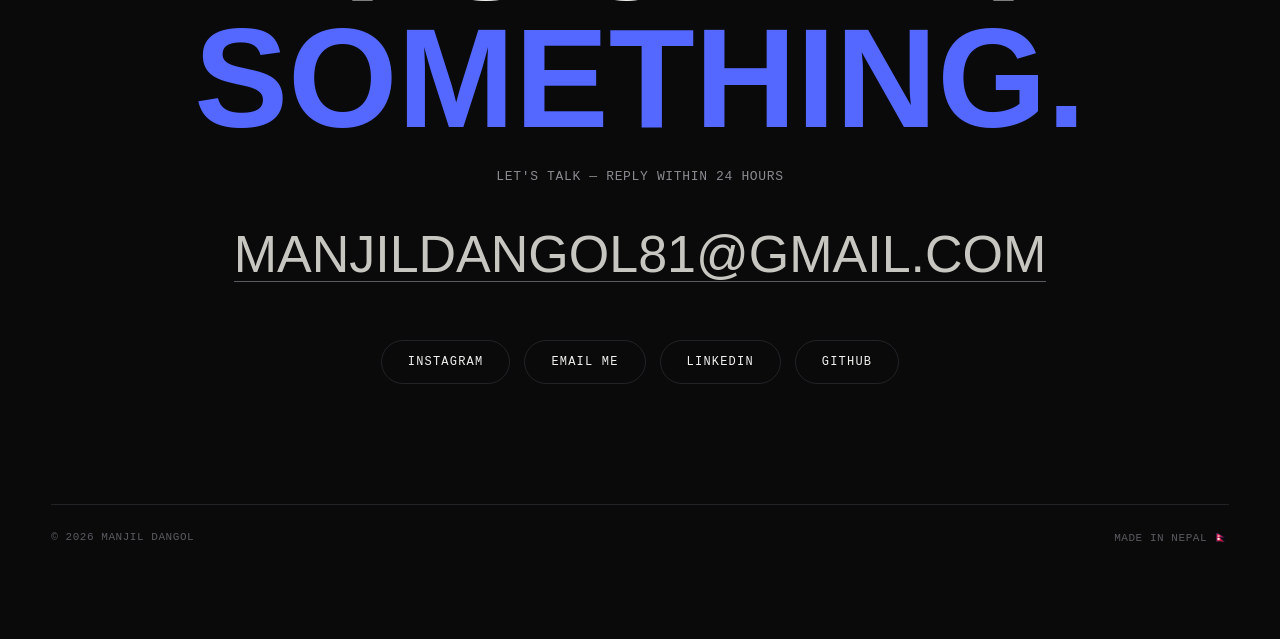
==== commit c0fb1650: "github link updated" ====
--- a/index.html
+++ b/index.html
@@ -312,7 +312,7 @@
       <a href="https://www.instagram.com/_manjildangol/" target="_blank" rel="noopener">INSTAGRAM</a>
       <a href="mailto:manjildangol81@gmail.com">EMAIL ME</a>
       <a href="https://linkedin.com" target="_blank" rel="noopener">LINKEDIN</a>
-      <a href="https://github.com" target="_blank" rel="noopener">GITHUB</a>
+      <a href="https://github.com/Manjil009" target="_blank" rel="noopener">GITHUB</a>
     </div>
     <div class="footer">
       <span class="tc">© 2026 MANJIL DANGOL</span>
--- a/style.css
+++ b/style.css
@@ -0,0 +1,437 @@
+/* ============ TOKENS ============ */
+:root{
+  --bg:#0a0a0b;
+  --panel:#131316;
+  --panel-2:#0f0f11;
+  --line:#232327;
+  --text:#f2f1ee;
+  --muted:#8a8a90;
+  --muted-dim:#5a5a60;
+  --accent:#5468ff;
+  --accent-soft:rgba(84,104,255,.14);
+  --silver:#c8c6c0;
+  --amber:#e8935a;
+  --display:'Bebas Neue', sans-serif;
+  --mono:'JetBrains Mono', monospace;
+  --body:'Inter', sans-serif;
+  --ease:cubic-bezier(.16,1,.3,1);
+}
+*{margin:0;padding:0;box-sizing:border-box;}
+html{background:var(--bg);scroll-behavior:auto;}
+body{
+  background:var(--bg);
+  color:var(--text);
+  font-family:var(--body);
+  overflow-x:hidden;
+  cursor:none;
+}
+::selection{background:var(--accent);color:#fff;}
+a{color:inherit;text-decoration:none;}
+img{display:block;max-width:100%;}
+button{font-family:inherit;background:none;border:none;color:inherit;cursor:none;}
+.eyebrow{
+  font-family:var(--mono);
+  font-size:11px;
+  letter-spacing:.18em;
+  text-transform:uppercase;
+  color:var(--muted);
+  display:flex;align-items:center;gap:10px;
+}
+.eyebrow .dot{width:6px;height:6px;border-radius:50%;background:var(--amber);flex:none;
+  animation:pulse 1.6s ease-in-out infinite;}
+@keyframes pulse{0%,100%{opacity:1;}50%{opacity:.25;}}
+.tc{font-family:var(--mono);color:var(--muted-dim);font-size:12px;letter-spacing:.05em;}
+
+/* film grain overlay */
+.grain{
+  position:fixed;inset:0;z-index:9990;pointer-events:none;
+  opacity:.045;mix-blend-mode:overlay;
+  background-image:url("data:image/svg+xml,%3Csvg xmlns='http://www.w3.org/2000/svg' width='120' height='120'%3E%3Cfilter id='n'%3E%3CfeTurbulence type='fractalNoise' baseFrequency='0.85' numOctaves='2' stitchTiles='stitch'/%3E%3C/filter%3E%3Crect width='100%25' height='100%25' filter='url(%23n)'/%3E%3C/svg%3E");
+}
+.vignette{position:fixed;inset:0;z-index:9989;pointer-events:none;
+  background:radial-gradient(ellipse at center, transparent 45%, rgba(0,0,0,.55) 100%);}
+
+/* ============ CUSTOM CURSOR ============ */
+.cursor{
+  position:fixed;top:0;left:0;z-index:10000;pointer-events:none;
+  width:14px;height:14px;border-radius:50%;
+  background:var(--text);
+  transform:translate(-50%,-50%);
+  transition:width .35s var(--ease),height .35s var(--ease),background .35s var(--ease),border-color .35s var(--ease);
+  mix-blend-mode:difference;
+}
+.cursor-ring{
+  position:fixed;top:0;left:0;z-index:9999;pointer-events:none;
+  width:44px;height:44px;border-radius:50%;
+  border:1px solid rgba(242,241,238,.35);
+  transform:translate(-50%,-50%);
+  display:flex;align-items:center;justify-content:center;
+  transition:width .4s var(--ease),height .4s var(--ease),border-color .4s var(--ease),background .4s var(--ease);
+}
+.cursor-ring::before,.cursor-ring::after{content:'';position:absolute;background:rgba(242,241,238,.5);transition:opacity .3s;}
+.cursor-ring .cursor-label{
+  font-family:var(--mono);font-size:10px;letter-spacing:.1em;color:var(--text);opacity:0;
+  transition:opacity .25s var(--ease);white-space:nowrap;
+}
+.cursor-ring.grow{width:88px;height:88px;border-color:rgba(242,241,238,.6);background:rgba(84,104,255,.08);}
+.cursor-ring.grow .cursor-label{opacity:1;}
+.cursor-ring.hide, .cursor.hide{opacity:0;}
+@media(hover:none),(pointer:coarse){.cursor,.cursor-ring{display:none;}body{cursor:auto;}button,a{cursor:pointer;}}
+
+/* ============ LOADER ============ */
+.loader{
+  position:fixed;inset:0;z-index:10001;background:var(--bg);
+  display:flex;flex-direction:column;align-items:center;justify-content:center;gap:22px;
+}
+.loader-name{font-family:var(--display);font-size:clamp(32px,6vw,64px);letter-spacing:.04em;}
+.loader-bar-wrap{width:min(320px,60vw);height:1px;background:var(--line);position:relative;}
+.loader-bar{position:absolute;left:0;top:0;height:100%;width:0%;background:var(--accent);}
+.loader-pct{font-family:var(--mono);font-size:13px;color:var(--muted);letter-spacing:.1em;}
+.loader-exit{position:absolute;inset:0;background:var(--bg);transform-origin:bottom;}
+
+/* ============ SCROLL PROGRESS ============ */
+.progress{position:fixed;top:0;left:0;height:2px;background:var(--accent);z-index:9998;width:0%;}
+
+/* ============ NAV ============ */
+.nav{
+  position:fixed;top:18px;left:50%;transform:translateX(-50%);z-index:500;
+  width:min(1180px,92vw);
+  display:flex;align-items:center;justify-content:space-between;
+  padding:14px 22px;border-radius:100px;
+  background:rgba(10,10,11,.55);backdrop-filter:blur(14px);
+  border:1px solid rgba(255,255,255,.07);
+  transition:padding .4s var(--ease), background .4s var(--ease);
+}
+.nav.scrolled{padding:9px 20px;background:rgba(10,10,11,.78);}
+.nav-logo{font-family:var(--mono);font-size:13px;letter-spacing:.05em;font-weight:600;}
+.nav-links{display:flex;gap:30px;}
+.nav-links a{
+  font-family:var(--mono);font-size:11.5px;letter-spacing:.12em;color:var(--muted);
+  position:relative;padding-bottom:2px;transition:color .3s;
+}
+.nav-links a::after{content:'';position:absolute;left:0;bottom:-2px;width:0%;height:1px;background:var(--accent);transition:width .35s var(--ease);}
+.nav-links a:hover{color:var(--text);}
+.nav-links a:hover::after{width:100%;}
+.nav-cta{font-family:var(--mono);font-size:11px;letter-spacing:.1em;border:1px solid var(--line);padding:8px 16px;border-radius:100px;transition:border-color .3s,color .3s;}
+.nav-cta:hover{border-color:var(--accent);color:var(--accent);}
+.nav-burger{display:none;flex-direction:column;gap:5px;width:22px;}
+.nav-burger span{height:1px;background:var(--text);width:100%;}
+@media(max-width:760px){
+  .nav-links{position:fixed;top:0;right:0;height:100vh;width:min(320px,80vw);background:var(--panel-2);
+    flex-direction:column;justify-content:center;align-items:flex-start;gap:26px;padding:0 40px;
+    transform:translateX(100%);transition:transform .5s var(--ease);border-left:1px solid var(--line);}
+  .nav-links.open{transform:translateX(0);}
+  .nav-links a{font-size:20px;font-family:var(--display);letter-spacing:.02em;}
+  .nav-cta{display:none;}
+  .nav-burger{display:flex;}
+}
+
+/* ============ SECTION SHELL ============ */
+section{position:relative;width:100%;}
+.wrap{width:min(1180px,92vw);margin:0 auto;}
+.section-head{display:flex;align-items:flex-end;justify-content:space-between;gap:20px;margin-bottom:60px;flex-wrap:wrap;}
+.section-title{font-family:var(--display);font-size:clamp(40px,7vw,84px);line-height:.92;letter-spacing:.01em;}
+.overflow-mask{overflow:hidden;}
+
+/* ============ HERO ============ */
+.hero{
+  height:100vh;min-height:640px;display:flex;flex-direction:column;justify-content:flex-end;
+  position:relative;overflow:hidden;padding-bottom:64px;
+}
+.hero-bg{
+  position:absolute;inset:0;z-index:0;
+  background:
+    radial-gradient(ellipse 80% 60% at 30% 0%, rgba(84,104,255,.16), transparent 60%),
+    radial-gradient(ellipse 60% 50% at 90% 100%, rgba(232,147,90,.09), transparent 60%),
+    linear-gradient(180deg,#0a0a0b 0%,#0c0c0e 60%,#0a0a0b 100%);
+}
+.hero-bg-grid{
+  position:absolute;inset:0;z-index:0;opacity:.5;
+  background-image:linear-gradient(rgba(255,255,255,.035) 1px,transparent 1px),linear-gradient(90deg,rgba(255,255,255,.035) 1px,transparent 1px);
+  background-size:64px 64px;
+  mask-image:radial-gradient(ellipse 70% 70% at 50% 40%, black, transparent 80%);
+}
+.hero-frame{
+  position:absolute;top:110px;left:0;right:0;bottom:200px;z-index:1;
+  border-top:1px solid var(--line);border-bottom:1px solid var(--line);
+  display:flex;align-items:center;justify-content:space-between;
+  padding:0 min(6vw,80px);pointer-events:none;
+}
+.hero-frame span{font-family:var(--mono);font-size:10px;letter-spacing:.15em;color:var(--muted-dim);}
+.hero-top{position:relative;z-index:2;width:min(1180px,92vw);margin:130px auto 0;display:flex;justify-content:space-between;align-items:flex-start;gap:20px;}
+.hero-loc{max-width:280px;}
+.hero-loc .tag{font-family:var(--mono);font-size:11px;letter-spacing:.1em;color:var(--muted);margin-top:10px;line-height:1.6;}
+.hero-roles{font-family:var(--mono);font-size:11px;letter-spacing:.1em;color:var(--muted);text-align:right;line-height:1.9;}
+.hero-main{position:relative;z-index:2;width:min(1180px,92vw);margin:0 auto;}
+.hero-name{
+  font-family:var(--display);
+  font-size:clamp(58px,14vw,190px);
+  line-height:.86;letter-spacing:0;
+  color:var(--text);
+}
+.hero-name .accent-word{color:var(--accent);}
+.hero-statement{
+  font-family:var(--display);font-size:clamp(20px,3vw,32px);letter-spacing:.01em;
+  color:var(--silver);max-width:760px;margin-top:18px;line-height:1.1;
+}
+.hero-sub{font-size:15px;color:var(--muted);max-width:460px;margin-top:20px;line-height:1.7;font-weight:300;}
+.hero-ctas{display:flex;gap:16px;margin-top:36px;flex-wrap:wrap;}
+.btn{
+  font-family:var(--mono);font-size:12px;letter-spacing:.1em;padding:15px 26px;border-radius:100px;
+  display:inline-flex;align-items:center;gap:10px;position:relative;overflow:hidden;
+}
+.btn-solid{background:var(--text);color:var(--bg);}
+.btn-outline{border:1px solid var(--line);color:var(--text);}
+.btn span{transition:transform .4s var(--ease);}
+.btn:hover span{transform:translateX(3px);}
+.scroll-cue{position:absolute;bottom:24px;right:min(6vw,80px);z-index:2;display:flex;align-items:center;gap:10px;}
+.scroll-cue .line{width:1px;height:38px;background:linear-gradient(var(--muted-dim),transparent);position:relative;overflow:hidden;}
+.scroll-cue .line::after{content:'';position:absolute;top:-100%;left:0;width:100%;height:100%;background:var(--accent);animation:scrolldrop 2s ease-in-out infinite;}
+@keyframes scrolldrop{0%{top:-100%;}60%{top:100%;}100%{top:100%;}}
+.scroll-cue .tc{writing-mode:vertical-rl;}
+
+/* ============ MARQUEE ============ */
+.marquee-strip{border-top:1px solid var(--line);border-bottom:1px solid var(--line);padding:26px 0;overflow:hidden;background:var(--panel-2);}
+.marquee-track{display:flex;width:max-content;gap:48px;animation:marquee 32s linear infinite;}
+.marquee-strip:hover .marquee-track{animation-play-state:paused;}
+.marquee-track span{font-family:var(--display);font-size:clamp(22px,3vw,34px);color:var(--muted-dim);letter-spacing:.02em;white-space:nowrap;display:flex;align-items:center;gap:48px;}
+.marquee-track span em{font-style:normal;color:var(--text);}
+.marquee-track span::after{content:'✦';font-family:var(--body);font-size:14px;color:var(--accent);margin-left:48px;}
+@keyframes marquee{from{transform:translateX(0);}to{transform:translateX(-50%);}}
+
+/* ============ WORK ============ */
+.work{padding:160px 0 40px;}
+.work-grid{display:flex;flex-direction:column;gap:1px;background:var(--line);}
+.work-card{
+  position:relative;background:var(--bg);padding:44px min(6vw,60px);
+  display:grid;grid-template-columns:80px 1fr auto;align-items:center;gap:24px;
+  overflow:hidden;transition:background .5s var(--ease);
+}
+.work-card:hover{background:var(--panel);}
+.work-card .wc-tc{font-family:var(--mono);font-size:12px;color:var(--muted-dim);}
+.work-card .wc-title{font-family:var(--display);font-size:clamp(32px,5.5vw,64px);letter-spacing:.01em;transition:transform .5s var(--ease),color .5s var(--ease);}
+.work-card:hover .wc-title{transform:translateX(14px);color:var(--accent);}
+.work-card .wc-meta{display:flex;flex-direction:column;align-items:flex-end;gap:6px;text-align:right;}
+.work-card .wc-meta .wc-role{font-family:var(--mono);font-size:11px;color:var(--muted);letter-spacing:.06em;}
+.work-card .wc-meta .wc-tools{font-family:var(--mono);font-size:10.5px;color:var(--muted-dim);letter-spacing:.04em;}
+.work-card .wc-bg{
+  position:absolute;inset:0;z-index:0;opacity:0;transition:opacity .5s var(--ease);
+  background-size:cover;background-position:center;filter:saturate(.7) brightness(.4);
+}
+.work-card:hover .wc-bg{opacity:.35;}
+.work-card > *:not(.wc-bg){position:relative;z-index:1;}
+@media(max-width:700px){
+  .work-card{grid-template-columns:1fr;text-align:left;gap:10px;padding:32px 24px;}
+  .work-card .wc-meta{align-items:flex-start;text-align:left;}
+  .work-card:hover .wc-title{transform:translateX(6px);}
+}
+
+/* ============ WORKS PAGE ============ */
+.works-page{min-height:100vh;background:radial-gradient(ellipse 65% 45% at 85% 0%,rgba(84,104,255,.14),transparent 70%),var(--bg);}
+.works-main{padding:170px 0 100px;}
+.works-intro{display:grid;grid-template-columns:1fr 340px;gap:60px;align-items:end;margin-bottom:70px;}
+.works-intro h1{font-family:var(--display);font-size:clamp(64px,12vw,150px);line-height:.85;letter-spacing:.01em;}
+.works-intro h1 span{color:var(--accent);}
+.works-intro-copy{color:var(--muted);font-size:15px;line-height:1.8;}
+.works-intro-copy strong{display:block;color:var(--text);font-family:var(--mono);font-size:11px;letter-spacing:.12em;margin-bottom:12px;}
+.works-layout{display:grid;grid-template-columns:minmax(280px,360px) 1fr;gap:1px;background:var(--line);align-items:start;}
+.upload-panel,.gallery-panel{background:var(--panel-2);padding:34px;}
+.panel-label{font-family:var(--mono);font-size:11px;letter-spacing:.14em;color:var(--muted);margin-bottom:26px;}
+.upload-form{display:flex;flex-direction:column;gap:16px;}
+.upload-form label{font-family:var(--mono);font-size:10px;letter-spacing:.1em;color:var(--muted-dim);}
+.upload-form input,.upload-form textarea,.upload-form select{width:100%;margin-top:8px;padding:13px 14px;border:1px solid var(--line);border-radius:2px;background:var(--bg);color:var(--text);font:13px var(--body);outline:none;}
+.upload-form input:focus,.upload-form textarea:focus,.upload-form select:focus{border-color:var(--accent);}
+.upload-form textarea{min-height:92px;resize:vertical;}
+.upload-form input[type=file]{padding:11px;color:var(--muted);font-family:var(--mono);font-size:11px;}
+.upload-form input[type=file]::file-selector-button{border:1px solid var(--line);background:var(--text);color:var(--bg);padding:8px 10px;margin-right:10px;font:10px var(--mono);cursor:pointer;}
+.upload-submit{margin-top:4px;padding:14px;border:1px solid var(--accent);background:var(--accent);color:#fff;font:11px var(--mono);letter-spacing:.12em;cursor:pointer;transition:background .3s,color .3s;}
+.upload-submit:hover{background:transparent;color:var(--accent);}
+.upload-note{margin-top:18px;color:var(--muted-dim);font:10px/1.6 var(--mono);}
+.gallery-head{display:flex;justify-content:space-between;align-items:center;gap:16px;margin-bottom:26px;}
+.gallery-count{color:var(--muted-dim);font:10px var(--mono);letter-spacing:.1em;}
+.empty-state{border:1px dashed var(--line);padding:70px 24px;text-align:center;color:var(--muted-dim);font:11px/1.7 var(--mono);}
+.works-gallery{display:grid;grid-template-columns:repeat(2,minmax(0,1fr));gap:18px;}
+.work-entry{background:var(--bg);border:1px solid var(--line);overflow:hidden;animation:entry-in .6s var(--ease) both;}
+@keyframes entry-in{from{opacity:0;transform:translateY(14px);}to{opacity:1;transform:none;}}
+.work-entry-media{aspect-ratio:16/10;background:var(--panel);overflow:hidden;}
+.work-entry-media img{width:100%;height:100%;object-fit:cover;transition:transform .7s var(--ease);}
+.work-entry:hover .work-entry-media img{transform:scale(1.05);}
+.work-entry-info{padding:16px;}
+.work-entry-title{font-family:var(--display);font-size:28px;line-height:1;color:var(--text);}
+.work-entry-meta{display:flex;justify-content:space-between;gap:10px;margin-top:10px;color:var(--muted-dim);font:10px var(--mono);letter-spacing:.05em;}
+.work-entry-description{margin-top:12px;color:var(--muted);font-size:12px;line-height:1.6;}
+.delete-work{margin-top:16px;color:var(--muted-dim);font:10px var(--mono);letter-spacing:.1em;cursor:pointer;}
+.delete-work:hover{color:var(--amber);}
+@media(max-width:760px){
+  .works-main{padding-top:130px;}
+  .works-intro{grid-template-columns:1fr;gap:28px;margin-bottom:42px;}
+  .works-layout{grid-template-columns:1fr;}
+  .upload-panel,.gallery-panel{padding:24px;}
+}
+@media(max-width:520px){.works-gallery{grid-template-columns:1fr;}.works-intro h1{font-size:72px;}}
+
+/* ============ FEATURED PROJECT ============ */
+.featured{height:100vh;min-height:600px;position:relative;overflow:hidden;display:flex;align-items:flex-end;margin-top:120px;}
+.featured-bg{position:absolute;inset:0;z-index:0;
+  background:linear-gradient(180deg, rgba(10,10,11,.2) 0%, rgba(10,10,11,.9) 85%),
+  radial-gradient(ellipse 70% 60% at 70% 30%, rgba(84,104,255,.22), transparent 65%),
+  linear-gradient(120deg,#141419,#0a0a0c);
+  will-change:transform;
+}
+.featured-content{position:relative;z-index:1;width:min(1180px,92vw);margin:0 auto;padding-bottom:70px;}
+.featured .eyebrow{margin-bottom:18px;}
+.featured-title{font-family:var(--display);font-size:clamp(48px,9vw,120px);line-height:.9;}
+.featured-sub{font-family:var(--display);font-size:clamp(20px,3vw,30px);color:var(--silver);margin-top:6px;}
+.featured-meta{display:flex;gap:50px;margin-top:34px;flex-wrap:wrap;}
+.featured-meta div span{display:block;}
+.featured-meta .fm-label{font-family:var(--mono);font-size:10px;color:var(--muted-dim);letter-spacing:.12em;margin-bottom:6px;}
+.featured-meta .fm-value{font-family:var(--mono);font-size:13px;color:var(--text);letter-spacing:.03em;}
+
+/* ============ ABOUT ============ */
+.about{padding:170px 0;}
+.about-grid{display:grid;grid-template-columns:1fr 1fr;gap:70px;align-items:center;}
+.about-visual{aspect-ratio:4/5;border-radius:4px;overflow:hidden;position:relative;background:var(--panel);}
+.about-visual img{width:100%;height:100%;object-fit:cover;filter:grayscale(.3) contrast(1.05);transition:transform 1.2s var(--ease),filter .6s;}
+.about-visual:hover img{transform:scale(1.06);filter:grayscale(0) contrast(1.05);}
+.about-visual::after{content:'';position:absolute;inset:0;border:1px solid rgba(255,255,255,.08);pointer-events:none;}
+.about-text .section-title{margin-bottom:26px;}
+.about-lede{font-family:var(--display);font-size:clamp(22px,2.6vw,30px);color:var(--silver);line-height:1.3;margin-bottom:24px;}
+.about-body{color:var(--muted);font-size:15.5px;line-height:1.85;font-weight:300;margin-bottom:22px;}
+.about-body strong{color:var(--text);font-weight:500;}
+.about-tags{display:flex;flex-wrap:wrap;gap:10px;margin-top:28px;}
+.about-tags span{font-family:var(--mono);font-size:11px;letter-spacing:.05em;border:1px solid var(--line);padding:8px 14px;border-radius:100px;color:var(--muted);}
+@media(max-width:820px){.about-grid{grid-template-columns:1fr;}}
+
+/* ============ SKILLS ============ */
+.skills{padding:120px 0;border-top:1px solid var(--line);border-bottom:1px solid var(--line);background:var(--panel-2);}
+.skills-cols{display:grid;grid-template-columns:1fr 1fr;gap:70px;}
+.skills-col-label{font-family:var(--mono);font-size:11px;letter-spacing:.15em;color:var(--muted-dim);margin-bottom:22px;}
+.skill-row{border-top:1px solid var(--line);padding:22px 0;cursor:none;position:relative;overflow:hidden;}
+.skills-col:last-child .skill-row:last-child{border-bottom:1px solid var(--line);}
+.skill-row-top{display:flex;justify-content:space-between;align-items:center;}
+.skill-name{font-family:var(--display);font-size:clamp(22px,3vw,34px);letter-spacing:.01em;transition:color .35s,transform .35s var(--ease);}
+.skill-row:hover .skill-name{color:var(--accent);transform:translateX(10px);}
+.skill-bar{width:120px;height:3px;background:var(--line);position:relative;border-radius:2px;overflow:hidden;flex:none;}
+.skill-bar i{position:absolute;left:0;top:0;height:100%;background:var(--accent);border-radius:2px;transform:scaleX(0);transform-origin:left;transition:transform 1s var(--ease);}
+.skill-row.inview .skill-bar i{transform:scaleX(var(--pct));}
+.skill-desc{
+  max-height:0;overflow:hidden;transition:max-height .45s var(--ease),opacity .35s,margin-top .35s;
+  opacity:0;font-size:13.5px;color:var(--muted);font-weight:300;line-height:1.6;max-width:520px;
+}
+.skill-row:hover .skill-desc{max-height:60px;opacity:1;margin-top:10px;}
+@media(max-width:820px){.skills-cols{grid-template-columns:1fr;gap:50px;}.skill-bar{width:70px;}}
+
+/* ============ PHOTOGRAPHY ============ */
+.photo{padding:170px 0;}
+.photo-grid{
+  display:grid;grid-template-columns:repeat(6,1fr);grid-auto-rows:110px;gap:14px;
+}
+.photo-item{position:relative;overflow:hidden;border-radius:3px;background:var(--panel);}
+.photo-item img{width:100%;height:100%;object-fit:cover;transition:transform 1.4s var(--ease),filter .5s;filter:saturate(.85);}
+.photo-item:hover img{transform:scale(1.07);filter:saturate(1.05);}
+.photo-item::after{content:'';position:absolute;inset:0;background:linear-gradient(180deg,transparent 55%,rgba(0,0,0,.55));opacity:0;transition:opacity .4s;}
+.photo-item:hover::after{opacity:1;}
+.photo-item .p-cap{position:absolute;left:16px;bottom:14px;font-family:var(--mono);font-size:10.5px;letter-spacing:.06em;color:var(--text);opacity:0;transform:translateY(8px);transition:all .4s var(--ease);z-index:1;}
+.photo-item:hover .p-cap{opacity:1;transform:translateY(0);}
+.pi-1{grid-column:span 3;grid-row:span 3;}
+.pi-2{grid-column:span 3;grid-row:span 2;}
+.pi-3{grid-column:span 2;grid-row:span 2;}
+.pi-4{grid-column:span 2;grid-row:span 3;}
+.pi-5{grid-column:span 2;grid-row:span 2;}
+.pi-6{grid-column:span 6;grid-row:span 2;}
+@media(max-width:820px){
+  .photo-grid{grid-template-columns:repeat(2,1fr);grid-auto-rows:160px;}
+  .pi-1,.pi-2,.pi-3,.pi-4,.pi-5{grid-column:span 1;grid-row:span 2;}
+  .pi-6{grid-column:span 2;grid-row:span 2;}
+}
+
+/* ============ MOTION GRAPHICS ============ */
+.motion{padding:160px 0;position:relative;overflow:hidden;background:var(--panel-2);border-top:1px solid var(--line);border-bottom:1px solid var(--line);}
+.motion-shapes{position:absolute;inset:0;z-index:0;pointer-events:none;}
+.mshape{position:absolute;border-radius:50%;}
+.ms1{width:340px;height:340px;border:1px solid rgba(84,104,255,.35);top:8%;left:6%;}
+.ms2{width:200px;height:200px;border:1px solid rgba(200,198,192,.18);bottom:10%;right:10%;}
+.ms3{width:2px;height:220px;background:linear-gradient(var(--amber),transparent);top:20%;right:22%;transform:rotate(20deg);}
+.motion .wrap{position:relative;z-index:1;text-align:center;}
+.motion-title{font-family:var(--display);font-size:clamp(38px,8vw,110px);letter-spacing:.01em;line-height:1;}
+.motion-title span{display:block;}
+.motion-title .m2{color:var(--accent);}
+.motion-desc{font-family:var(--mono);font-size:12px;letter-spacing:.1em;color:var(--muted);margin-top:26px;}
+
+/* ============ BEYOND THE FRAME (DEV) ============ */
+.dev{padding:170px 0;}
+.dev-grid{display:grid;grid-template-columns:1fr 1fr;gap:60px;align-items:start;}
+.dev-lede{font-family:var(--display);font-size:clamp(22px,2.6vw,30px);color:var(--silver);margin:18px 0 20px;}
+.dev-body{color:var(--muted);font-size:15px;line-height:1.85;font-weight:300;margin-bottom:30px;}
+.dev-list{display:flex;flex-direction:column;gap:14px;}
+.dev-list .dl-item{display:flex;justify-content:space-between;border-top:1px solid var(--line);padding-top:14px;font-family:var(--mono);font-size:12.5px;color:var(--muted);}
+.dev-list .dl-item span:last-child{color:var(--text);}
+.code-card{
+  background:var(--panel);border:1px solid var(--line);border-radius:10px;overflow:hidden;
+  transition:transform .5s var(--ease),border-color .5s;
+}
+.code-card:hover{transform:perspective(900px) rotateX(2deg) rotateY(-2deg) translateY(-4px);border-color:rgba(84,104,255,.4);}
+.code-head{display:flex;align-items:center;gap:8px;padding:14px 18px;border-bottom:1px solid var(--line);background:var(--panel-2);}
+.code-head i{width:10px;height:10px;border-radius:50%;background:var(--line);}
+.code-head span{font-family:var(--mono);font-size:11px;color:var(--muted-dim);margin-left:8px;}
+.code-body{padding:22px 24px;font-family:var(--mono);font-size:12.5px;line-height:1.9;overflow-x:auto;}
+.code-body .c1{color:#8f9bff;}
+.code-body .c2{color:var(--amber);}
+.code-body .c3{color:#8ce0a0;}
+.code-body .c4{color:var(--muted-dim);}
+.code-body .cline{transition:background .25s,padding .25s;padding-left:6px;margin-left:-6px;border-radius:3px;}
+.code-body .cline:hover{background:rgba(84,104,255,.09);}
+
+/* ============ STATS ============ */
+.stats{padding:130px 0;border-top:1px solid var(--line);}
+.stats-grid{display:grid;grid-template-columns:repeat(4,1fr);gap:1px;background:var(--line);}
+.stat{background:var(--bg);padding:50px 30px;text-align:center;}
+.stat-num{font-family:var(--display);font-size:clamp(48px,7vw,90px);color:var(--text);line-height:1;}
+.stat-label{font-family:var(--mono);font-size:11px;letter-spacing:.1em;color:var(--muted);margin-top:14px;}
+@media(max-width:700px){.stats-grid{grid-template-columns:repeat(2,1fr);}}
+
+/* ============ TESTIMONIALS ============ */
+.testi{padding:140px 0;background:var(--panel-2);border-top:1px solid var(--line);border-bottom:1px solid var(--line);}
+.testi-track-wrap{overflow-x:auto;scrollbar-width:none;padding-bottom:6px;}
+.testi-track-wrap::-webkit-scrollbar{display:none;}
+.testi-track{display:flex;gap:24px;width:max-content;padding:4px 4px;}
+.testi-card{
+  width:min(400px,80vw);flex:none;background:var(--bg);border:1px solid var(--line);border-radius:10px;padding:32px;
+  display:flex;flex-direction:column;justify-content:space-between;min-height:230px;
+}
+.testi-quote{font-size:15.5px;line-height:1.7;color:var(--text);font-weight:300;}
+.testi-quote::before{content:'"';color:var(--accent);font-family:var(--display);font-size:26px;}
+.testi-who{margin-top:26px;display:flex;justify-content:space-between;align-items:flex-end;}
+.testi-name{font-family:var(--mono);font-size:12.5px;color:var(--text);}
+.testi-role{font-family:var(--mono);font-size:11px;color:var(--muted-dim);margin-top:4px;}
+
+/* ============ CONTACT ============ */
+.contact{padding:180px 0 60px;text-align:center;}
+.contact-title{font-family:var(--display);font-size:clamp(52px,11vw,150px);line-height:.9;}
+.contact-title .accent-word{color:var(--accent);}
+.contact-sub{font-family:var(--mono);font-size:13px;color:var(--muted);letter-spacing:.05em;margin:26px 0 40px;}
+.contact-email{
+  font-family:var(--display);font-size:clamp(24px,4.2vw,52px);color:var(--silver);
+  display:inline-block;position:relative;transition:color .4s;
+}
+.contact-email::after{content:'';position:absolute;left:0;bottom:2px;width:100%;height:1px;background:var(--muted-dim);transition:background .4s;}
+.contact-email:hover{color:var(--text);}
+.contact-email:hover::after{background:var(--accent);}
+.contact-links{display:flex;justify-content:center;gap:14px;margin-top:56px;flex-wrap:wrap;}
+.contact-links a{font-family:var(--mono);font-size:12px;letter-spacing:.1em;border:1px solid var(--line);padding:14px 26px;border-radius:100px;transition:all .35s var(--ease);}
+.contact-links a:hover{border-color:var(--accent);color:var(--accent);transform:translateY(-3px);}
+.footer{
+  margin-top:120px;border-top:1px solid var(--line);padding:26px 0;
+  display:flex;justify-content:space-between;align-items:center;
+}
+.footer .tc{font-size:11px;}
+
+/* reveal helpers */
+.reveal{opacity:0;transform:translateY(36px);}
+.split-line{overflow:hidden;}
+.split-line > span{display:inline-block;transform:translateY(110%);}
+
+@media(prefers-reduced-motion:reduce){
+  *{animation-duration:.01ms !important;animation-iteration-count:1 !important;transition-duration:.01ms !important;scroll-behavior:auto !important;}
+}
+
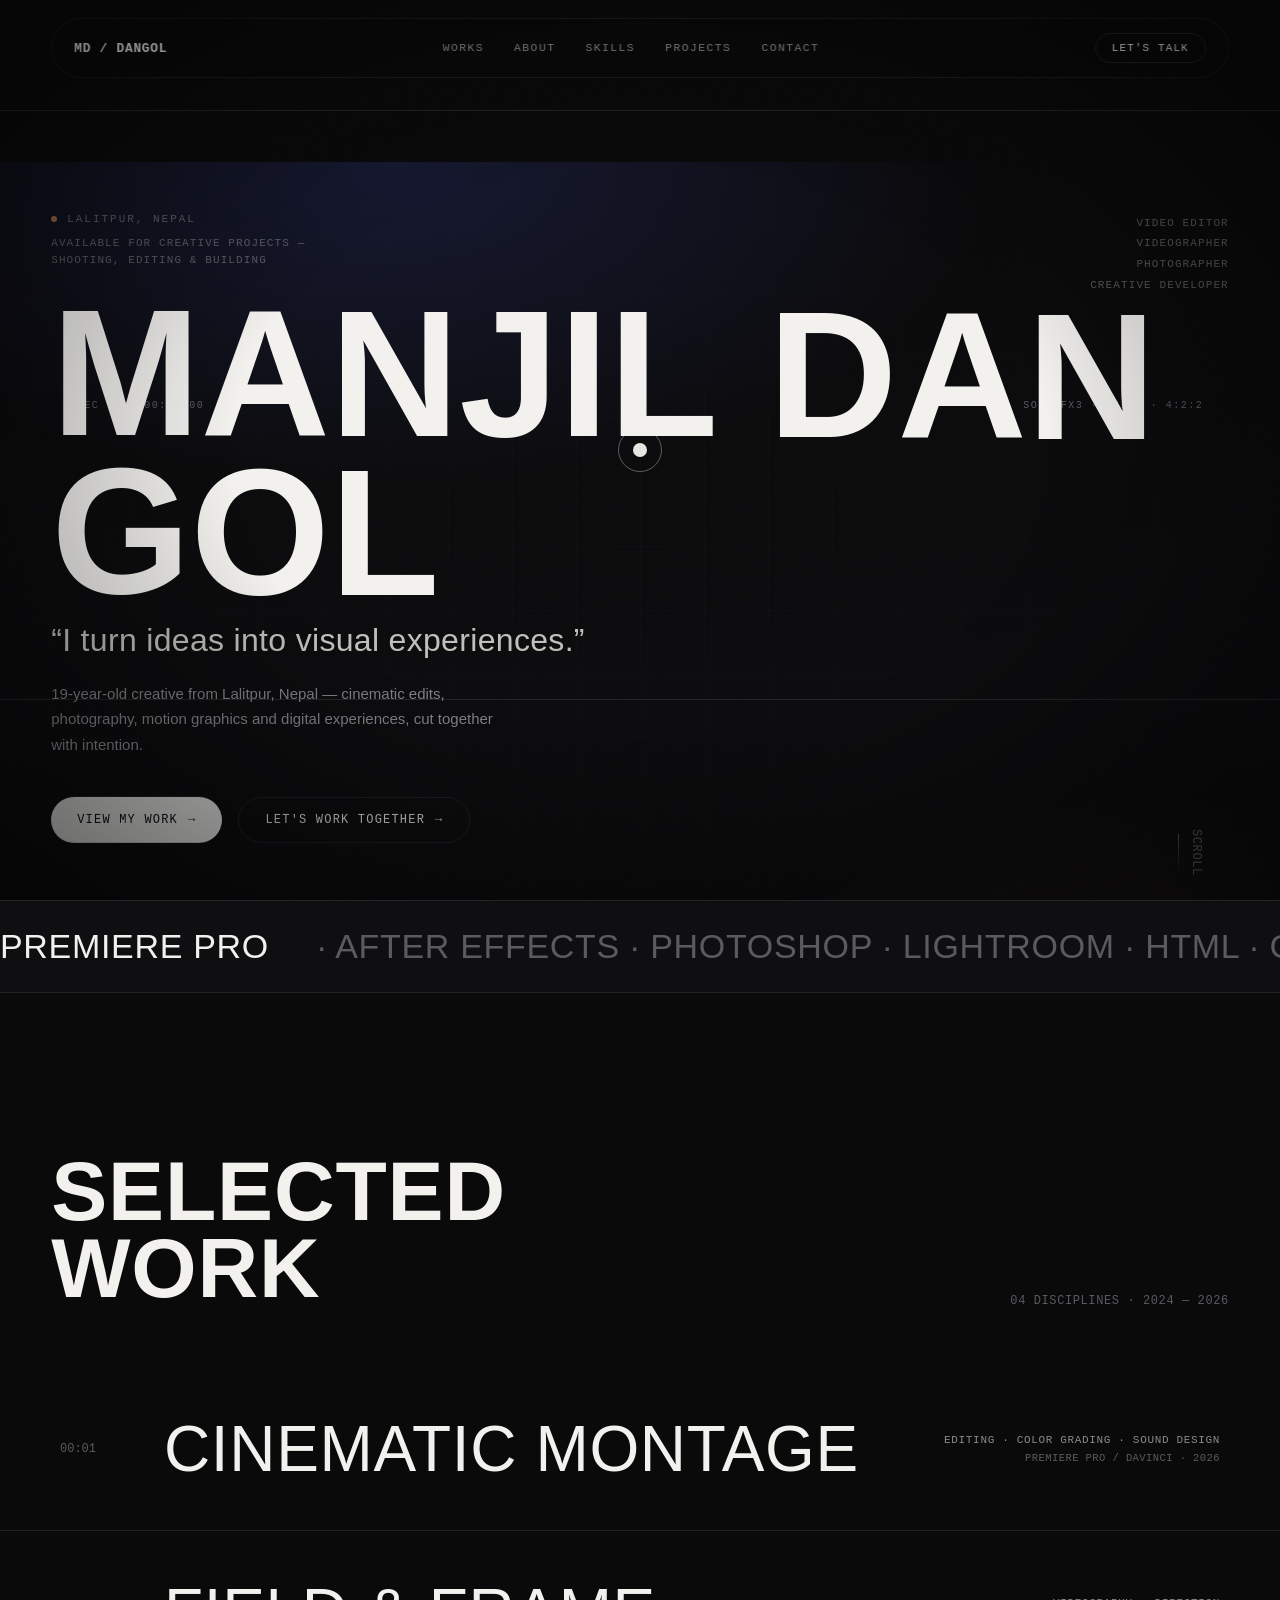
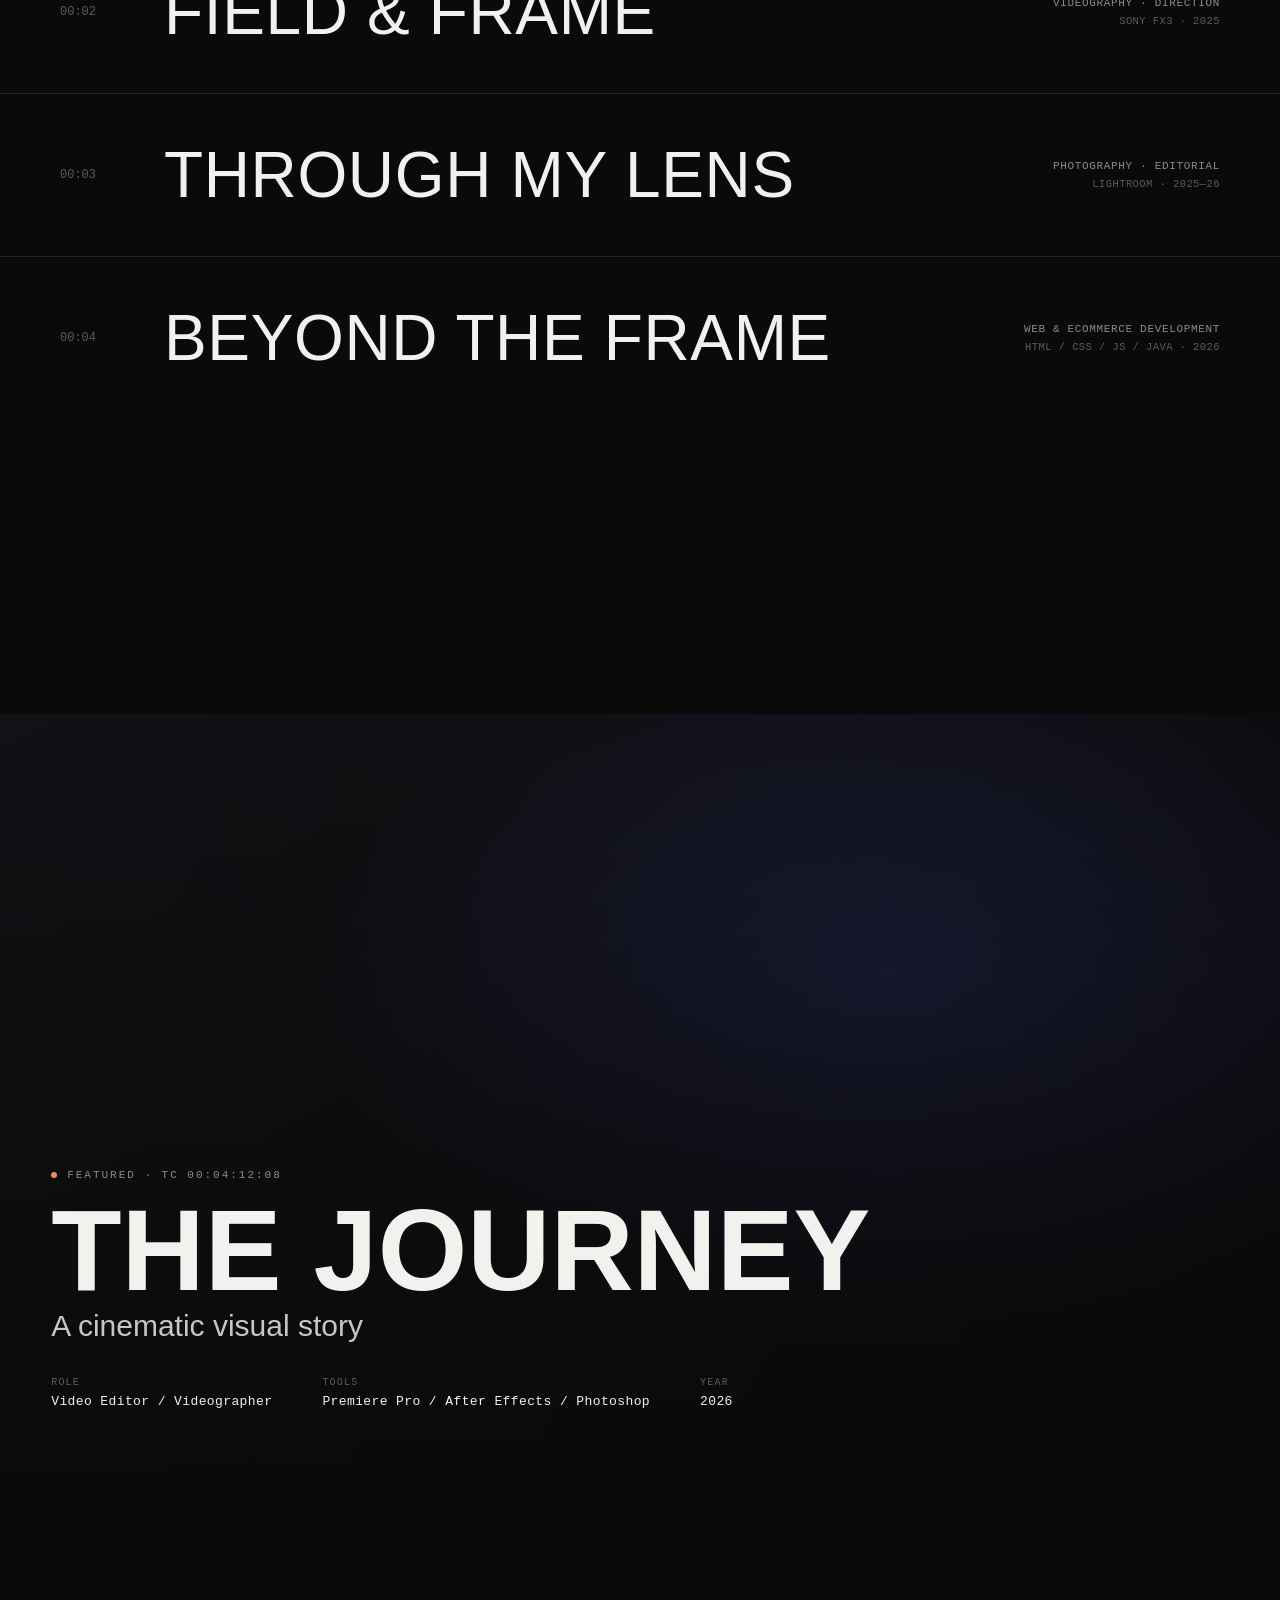
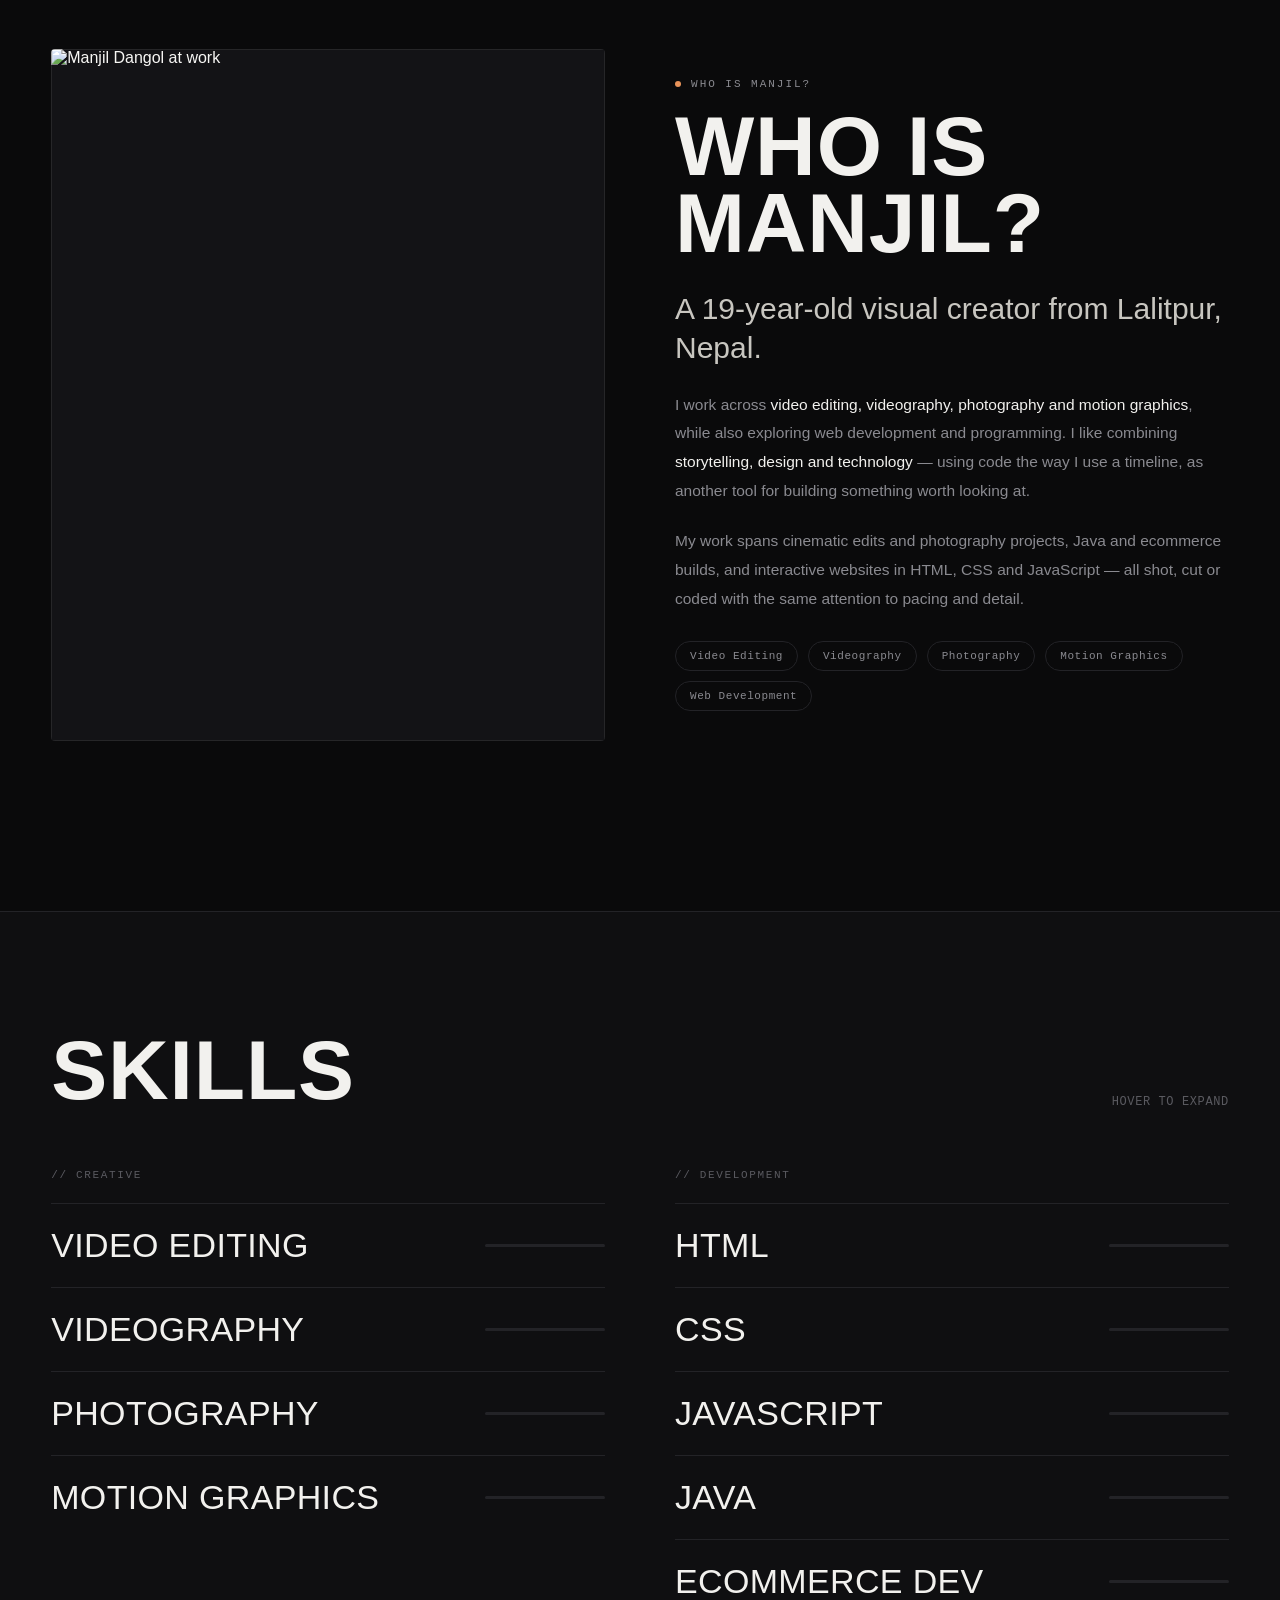
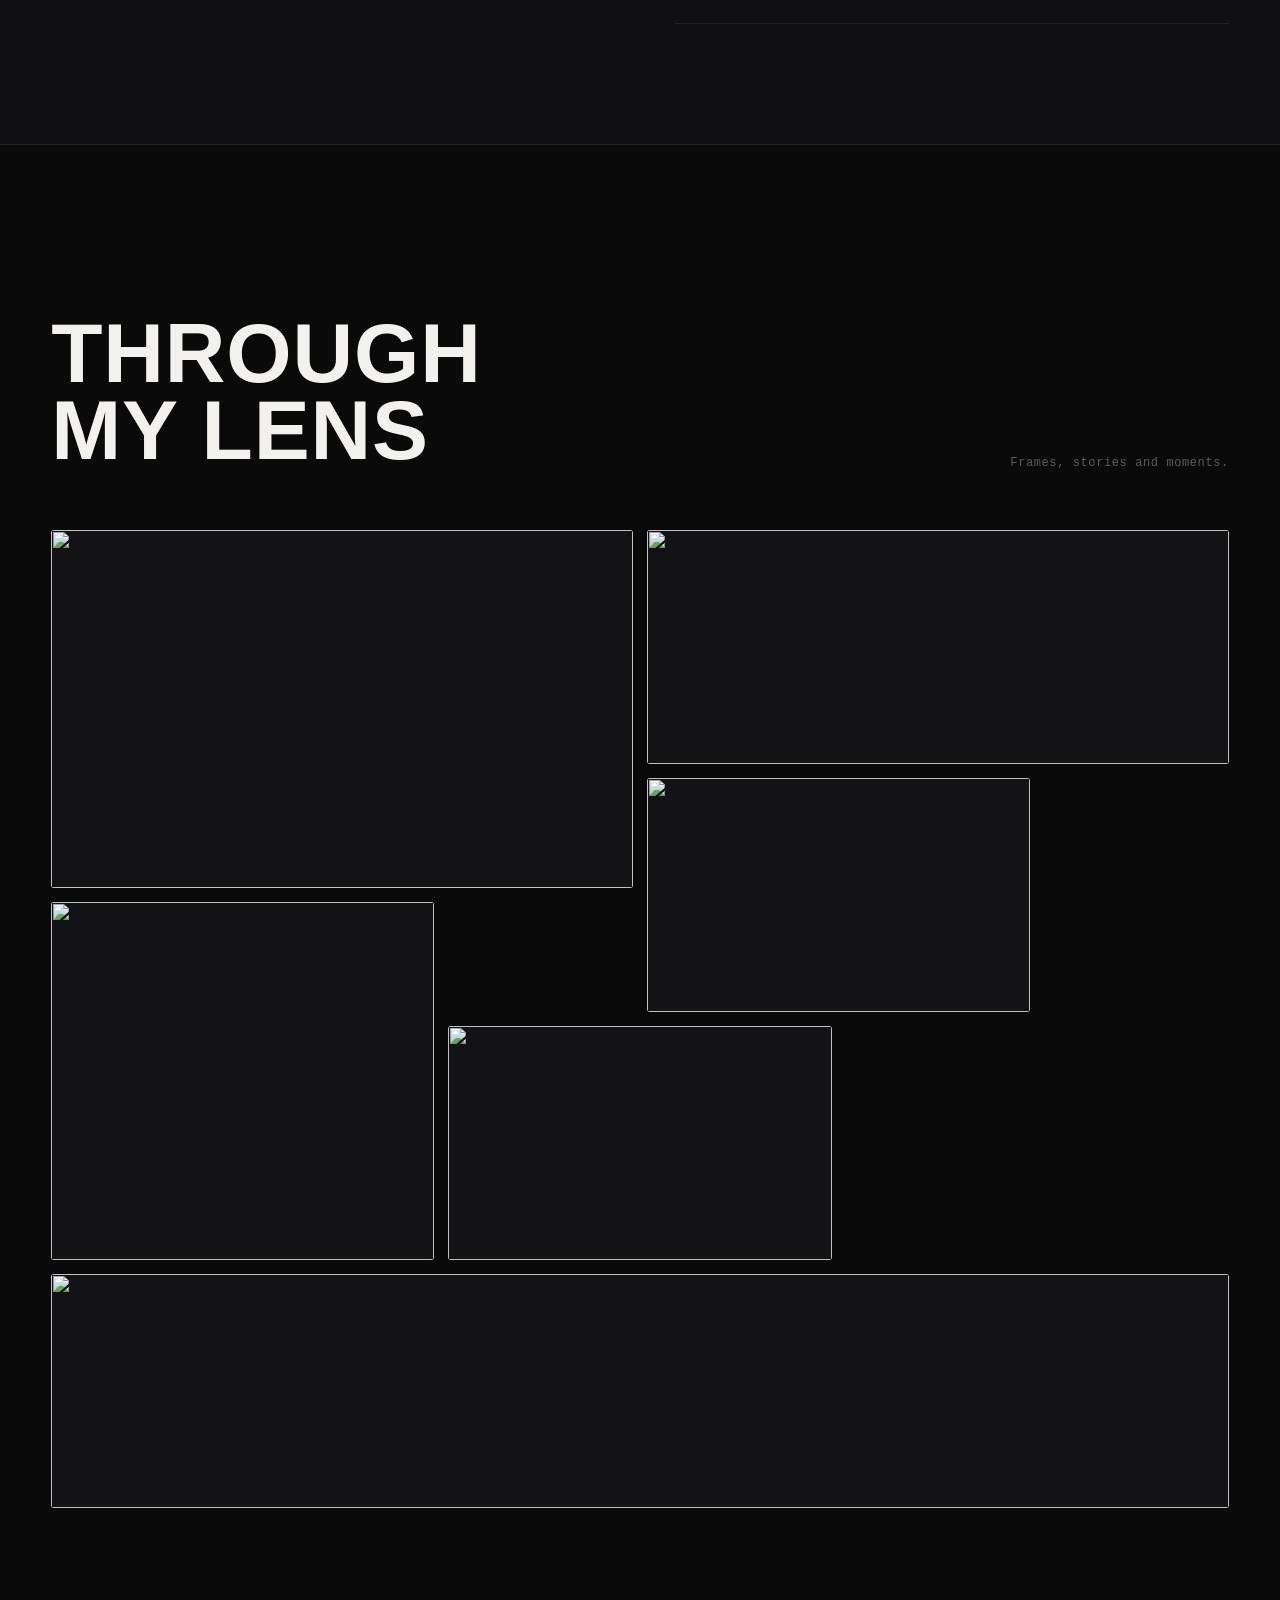
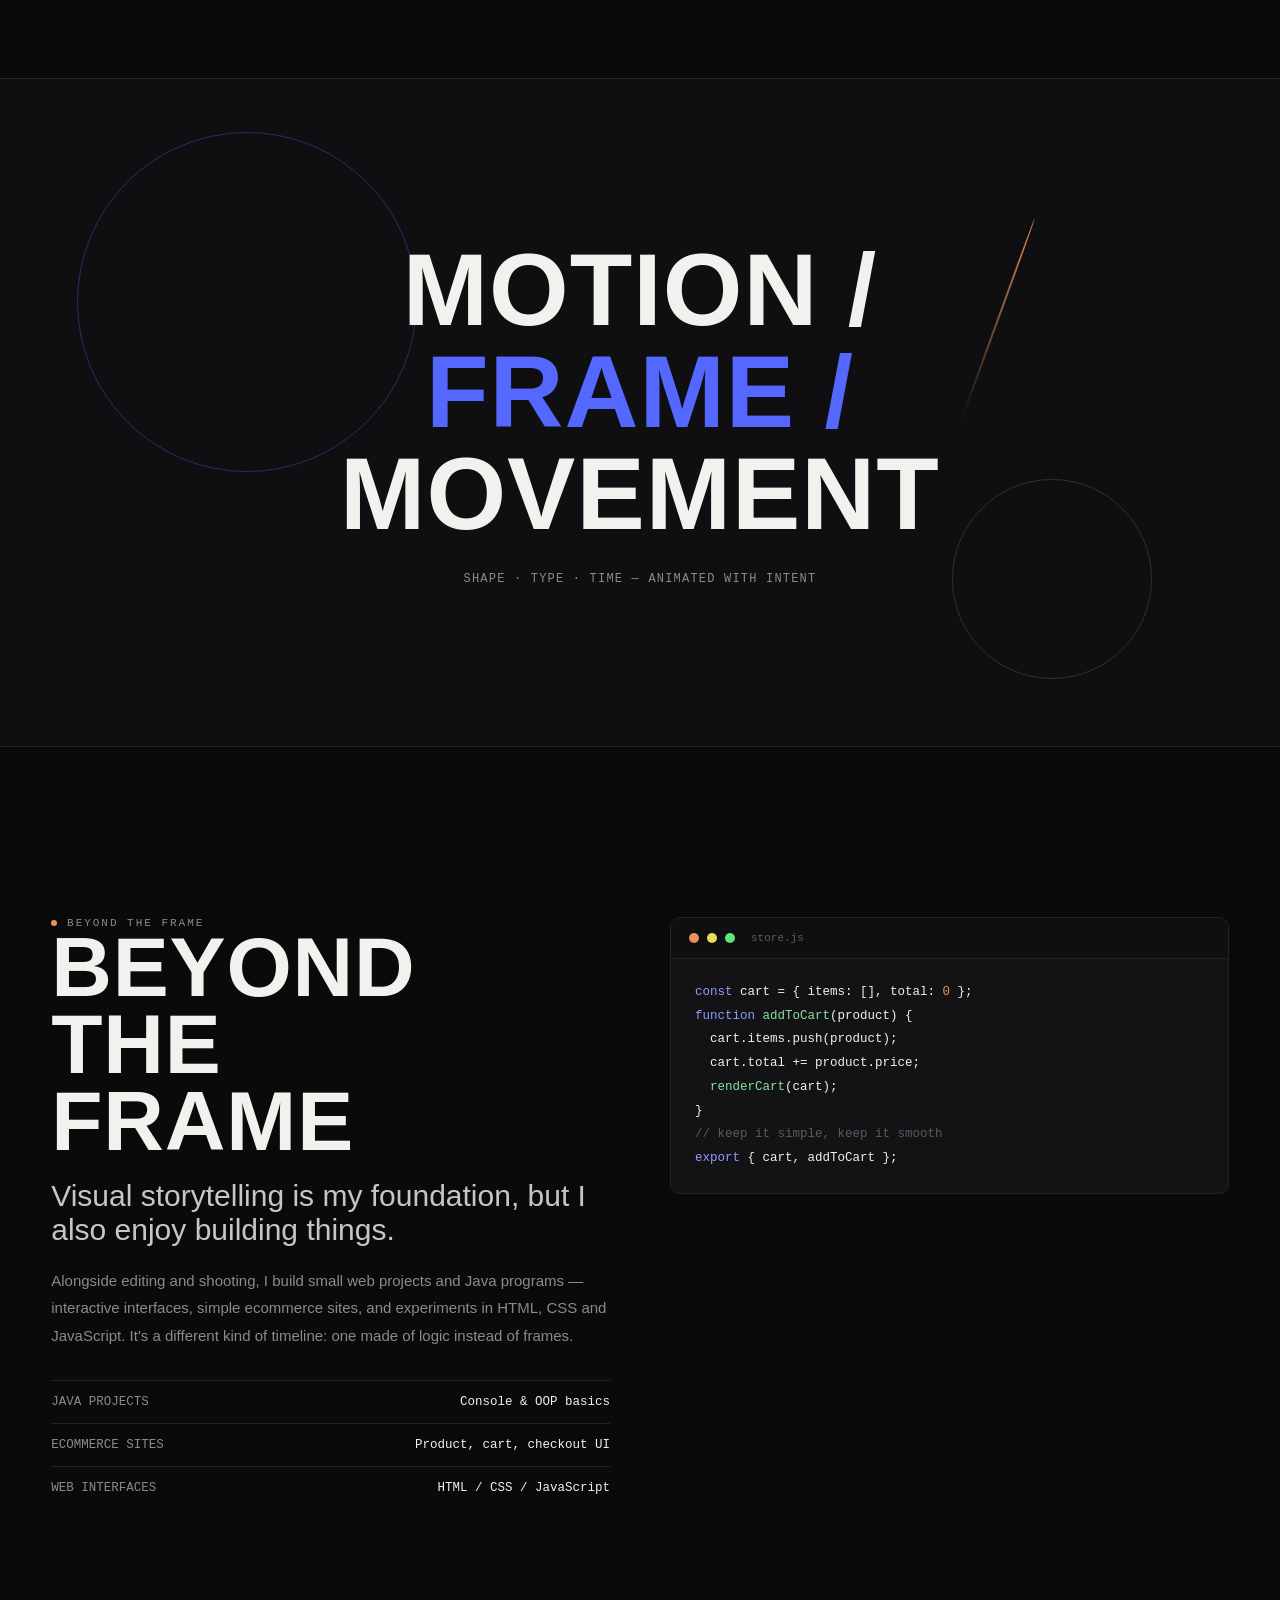
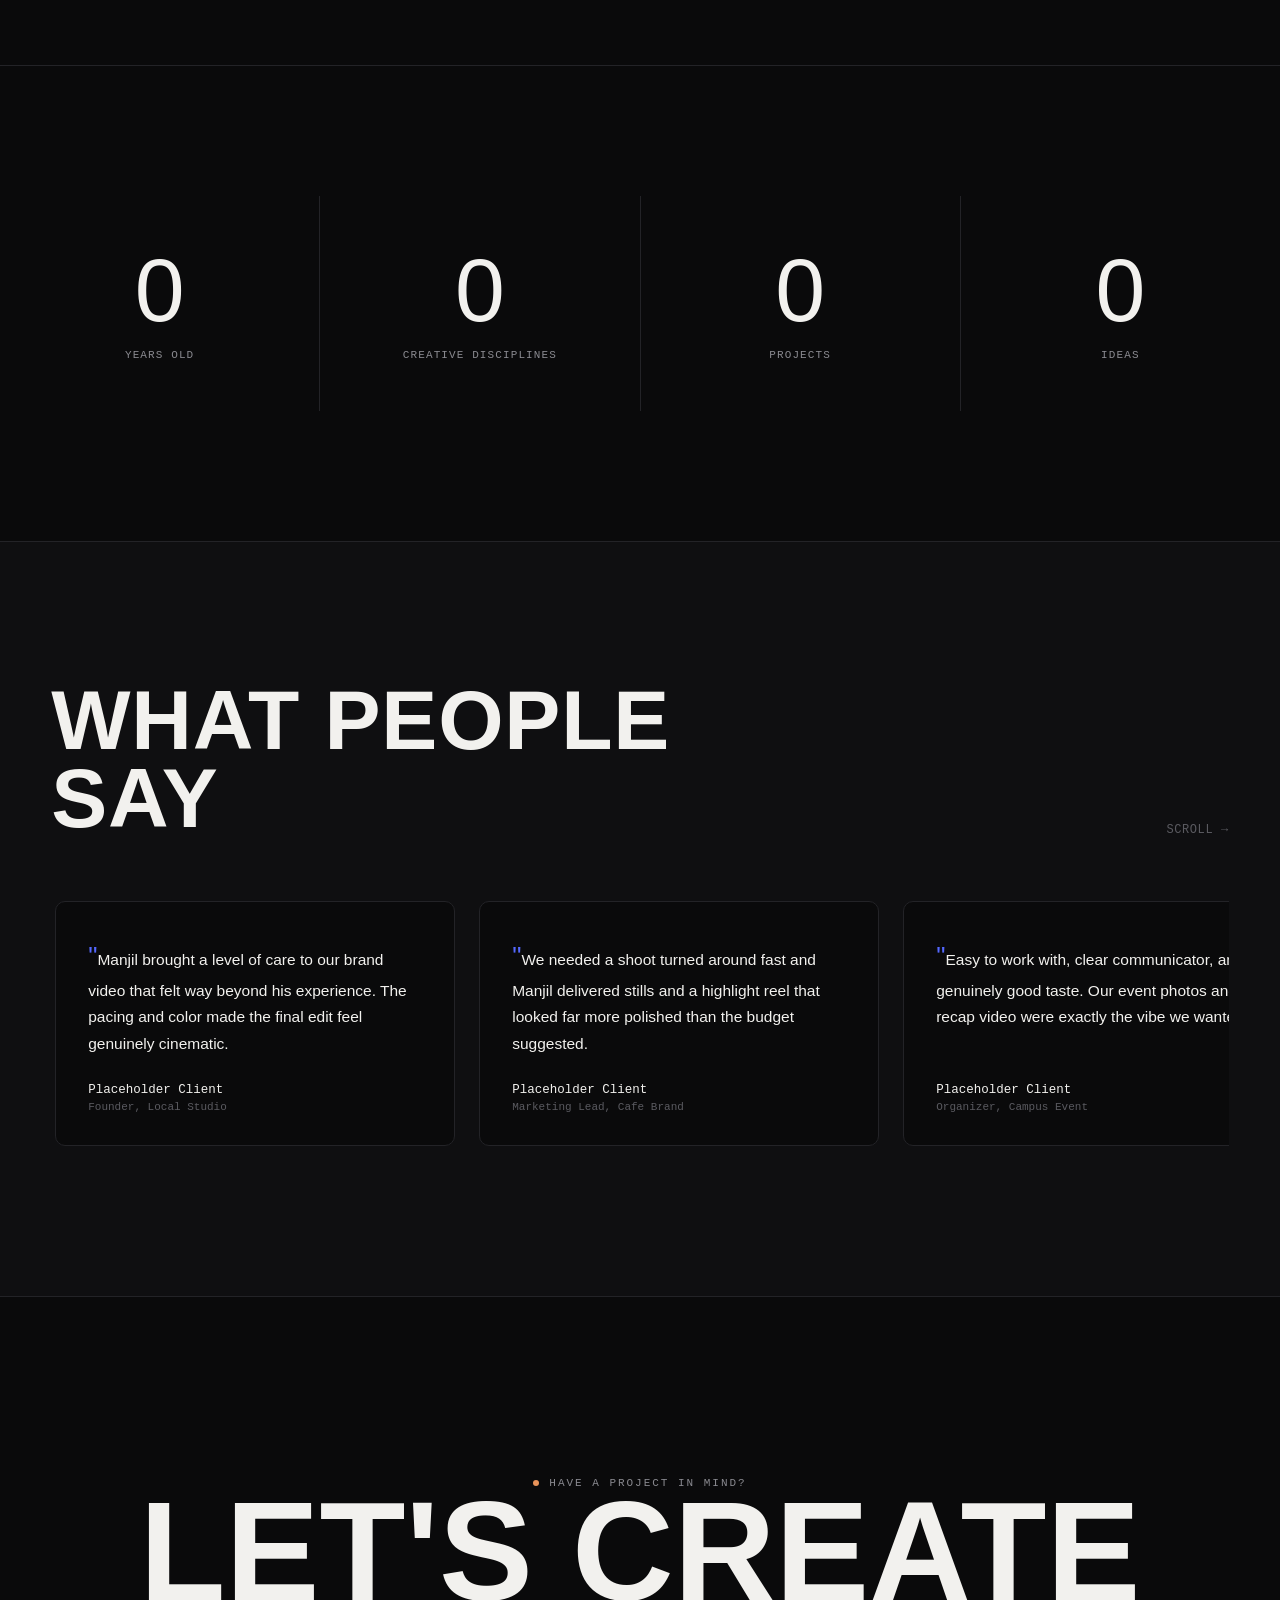
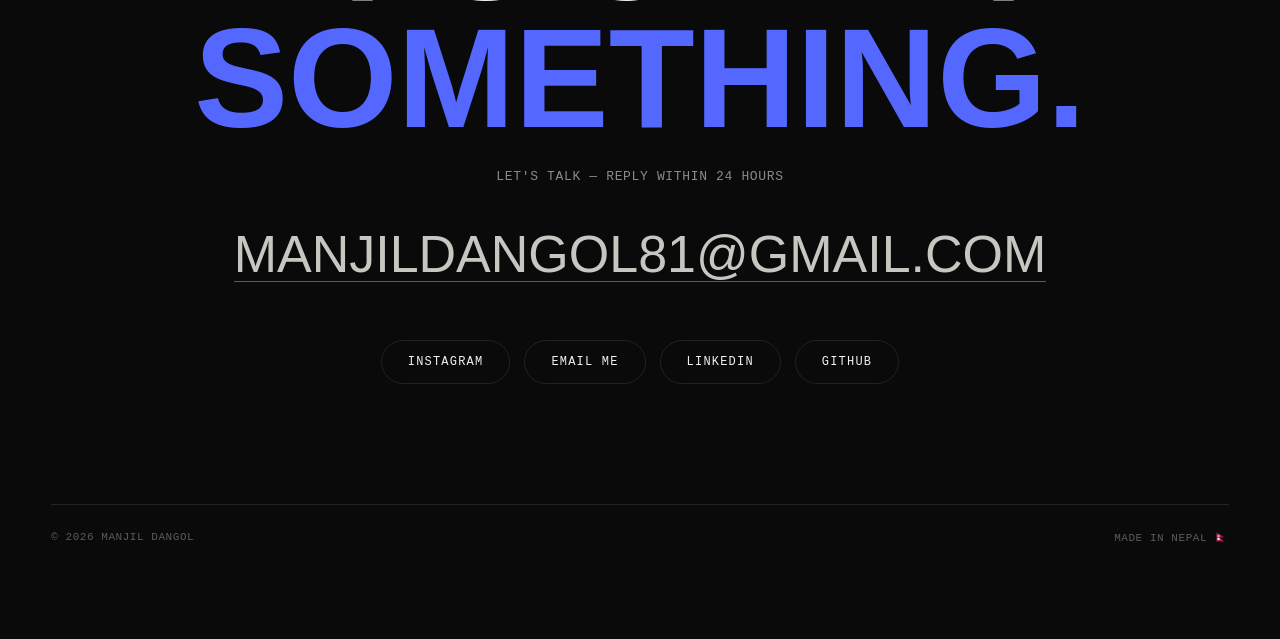
==== commit c78adbeb: "linkedin updated" ====
--- a/index.html
+++ b/index.html
@@ -311,7 +311,7 @@
     <div class="contact-links reveal">
       <a href="https://www.instagram.com/_manjildangol/" target="_blank" rel="noopener">INSTAGRAM</a>
       <a href="mailto:manjildangol81@gmail.com">EMAIL ME</a>
-      <a href="https://linkedin.com" target="_blank" rel="noopener">LINKEDIN</a>
+      <a href="https://www.linkedin.com/in/manjil-dangol-976552270" target="_blank" rel="noopener">LINKEDIN</a>
       <a href="https://github.com/Manjil009" target="_blank" rel="noopener">GITHUB</a>
     </div>
     <div class="footer">
